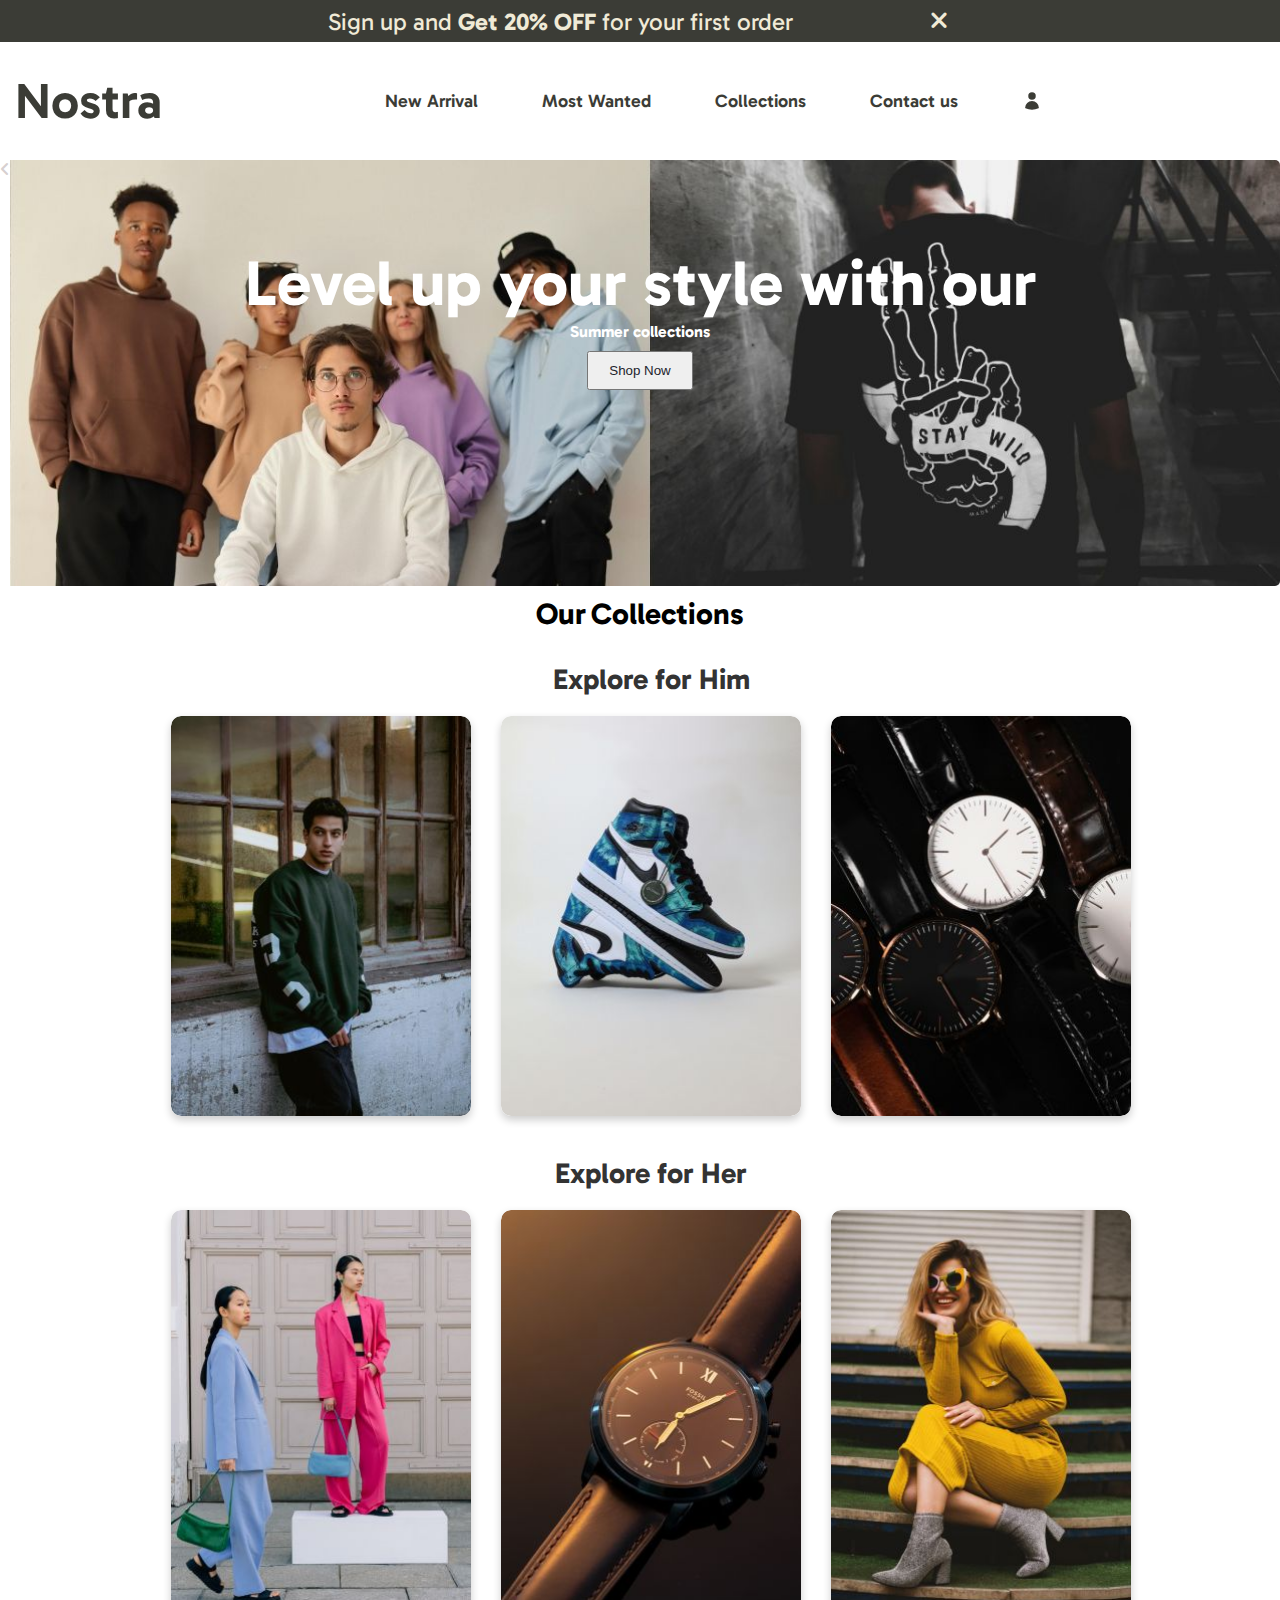
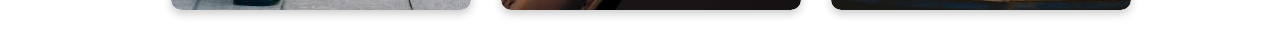
==== index.html @ a2d70c6c "A test run" ====
<!DOCTYPE html>
<html lang="en">

<head>
    <meta charset="UTF-8">
    <meta name="viewport" content="width=device-width, initial-scale=1.0">
    <title>Nostra</title>
    <link rel="tailwind-css" href="https://cdn.jsdelivr.net/npm/tailwindcss@2.2.19/dist/tailwind.min.css">
    <link rel="preconnect" href="https://fonts.googleapis.com">
    <link rel="preconnect" href="https://fonts.gstatic.com" crossorigin>
    <link
        href="https://fonts.googleapis.com/css2?family=Barlow:ital,wght@0,100;0,200;0,300;0,400;0,500;0,600;0,700;0,800;0,900;1,100;1,200;1,300;1,400;1,500;1,600;1,700;1,800;1,900&family=DM+Sans:ital,opsz,wght@0,9..40,100..1000;1,9..40,100..1000&family=Gabarito:wght@400..900&family=Lato:ital,wght@0,100;0,300;0,400;0,700;0,900;1,100;1,300;1,400;1,700;1,900&family=Poppins:ital,wght@0,100;0,200;0,300;0,400;0,500;0,600;0,700;0,800;0,900;1,100;1,200;1,300;1,400;1,500;1,600;1,700;1,800;1,900&display=swap"
        rel="stylesheet">
    <link rel="stylesheet" href="style.css">
    <link rel="stylesheet" href="https://cdnjs.cloudflare.com/ajax/libs/font-awesome/6.4.2/css/all.min.css">
</head>

<body>
    <!--Sign up offer-->
    <div class="sign-up">
        <p>Sign up and <b> Get 20% OFF </b> for your first order
            <i id="offer-close" style="margin-left: 10%; cursor: pointer; padding: 4px;" class="fa-solid fa-xmark"></i>
        </p>
    </div>

    <!--Navigation Bar-->
    <nav class="navbar">

        <h1><a href="index.html">Nostra</a></h1>
        <div class="navbar-links gap-5">
            <p class="navbar-links"><a href="index.html">New Arrival</a></p>
            <p class="navbar-links"><a href="index.html">Most Wanted</a></p>
            <p class="navbar-links"><a href="index.html">Collections</a></p>
            <p class="navbar-links"><a href="index.html">Contact us</p>
            <svg xmlns="http://www.w3.org/2000/svg" viewBox="0 0 24 24" fill="currentColor" class="navbar-links">
                <path fill-rule="evenodd"
                    d="M7.5 6a4.5 4.5 0 1 1 9 0 4.5 4.5 0 0 1-9 0ZM3.751 20.105a8.25 8.25 0 0 1 16.498 0 .75.75 0 0 1-.437.695A18.683 18.683 0 0 1 12 22.5c-2.786 0-5.433-.608-7.812-1.7a.75.75 0 0 1-.437-.695Z"
                    clip-rule="evenodd" />
            </svg>
        </div>

    </nav>


    <div class="login">
        <div class="login-box">
            <div class="login-header">
                <i class="fa-solid fa-xmark" style="color: #3B3C36;"></i>
            </div>
            <form action class="login_form">
                <div class="header">
                    <a href="#">Log in</a>
                </div>


                <div class="login_group">
                    <div class="input-box">
                        <label for="user" class="label">Email:</label>
                        <input type="email" class="input-field" id="" placeholder="Write your email">
                    </div>
                    <div class="input-box">
                        <label for="password" class="password">Password:</label>
                        <input type="password" class="input-field" id="" placeholder="Enter your password">
                    </div>
                   
                    <div class="forgot">
                        <a href="">forget password?</a>
                    </div>
                    <div class="input-box">
                        <input type="submit" class="input-submit" value="Login">
                    </div>

                    <div class="signup">
                        <p>You do not have a account? <a href="">Signup</a></p>
                    </div>

                </div>
            </form>
        </div>
    </div> 

    <section class="container">
        <div class="slider">
            <div class="slider-left button">
                <i id="left-action" class="fa-solid fa-angle-left" style="color: #d7d0d0;"></i>
            </div>
            <div class="slider-content">
                <h1>Level up your style with our</h1>
                <h4>Summer collections</h4>
                <button>Shop Now</button>
            </div>
            <div class="slider-images">
                <img class="slider-image" src="images/slider/silde-image1.jpg" width="100%" alt="">
                <img class="slider-image" src="images/slider/silde-image1.jpg" alt="">
                <img class="slider-image" src="images/slider/silde-image1.jpg" alt="">
            </div>
            <div class="slider-right button">
                <i id="right-action" class="fa-solid fa-angle-right" style="color: #d7d0d0;"></i>
            </div>
        </div>
    </section>
    <div class="head">
        <h2>Our</h2>
        <h2>Collections</h2>
    </div>
    <section class="ourcollections">
        <!-- Men's Collection -->
        <div class="collections">
            <h3>Explore for Him</h3>
            <div class="image-row">
                <div class="box">
                    <img src="./images/animation image/Men/ani-image1.jpg" alt="">
                    <div class="overlay">
                        <h4>Sweat Shirts</h4>
                        <button onclick="explore('him')">Explore more</button>
                    </div>
                </div>
                <div class="box">
                    <img src="./images/animation image/Men/ani-image4.jpg" alt="">
                    <div class="overlay">
                        <h4>Footwear</h4>
                        <button onclick="explore('him')">Explore more</button>
                    </div>
                </div>
                <div class="box">
                    <img src="./images/animation image/Men/ani-image5.jpg" alt="">
                    <div class="overlay">
                        <h4>Watches</h4>
                        <button onclick="explore('him')">Explore more</button>
                    </div>
                </div>
            </div>
        </div>

        <!-- Women's Collection -->
        <div class="collections">
            <h3>Explore for Her</h3>
            <div class="image-row">
                <div class="box">
                    <img src="./images/animation image/Women/ani-image 1.jpg" alt="">
                    <div class="overlay">
                        <h4>Suits & Pants</h4>
                        <button onclick="explore('her')">Explore more</button>
                    </div>
                </div>
                <div class="box">
                    <img src="./images/animation image/Women/ani-image 2.jpg" alt="2">
                    <div class="overlay">
                        <h4>Watches</h4>
                        <button onclick="explore('her')">Explore more</button>
                    </div>
                </div>
                <div class="box">
                    <img src="./images/animation image/Women/ani-image 5.jpg" alt="">
                    <div class="overlay">
                        <h4>Footwear</h4>
                        <button onclick="explore('her')">Explore more</button>
                    </div>
                </div>
            </div>
        </div>
    </section>


    <script src="script.js"></script>

</body>

</html>
---- style.css ----
*{
    margin: 0px;
    padding: 0px; 
}
html{
    scroll-behavior: smooth;
}
body
{
  font-family: "Gabarito", serif;
 
}

.sign-up{
    background-color: #3B3C36;
    color: #F0EAD6;
    text-align: center;
    padding: 5px;
    font-size: 1.5em;
}

.navbar{
    display: flex;
    justify-content: space-between;
    color: #3B3C36;
    align-items: center;
    padding-left: 15px;
    padding-right: 15px;
    position: sticky;
    top: 0;
    z-index: 3;
    background: white;
}

.navbar a{
    text-decoration: none;
    color: #3B3C36;
    font-size: 50px
}
.navbar-links{
    display: flex;
    padding: 10px;
    margin: 10px;
    align-items: center;
}

.navbar-links a{
    padding: 0.5rem 0.75rem;
    font-size: 18px;
    font-weight: 600;
    position: relative;
    color: #3B3C36;
    transition: color 0.25s;
}

.navbar-links a:hover{
    color: #3B3C36;
}

.navbar-links a::after{
    position: absolute;
    content: "";
    inset: 0;
    background-color: #E3DAC9;
    scale: 1 0;
    z-index: -1;
    transition: 0.45s;
    border-radius: 10px;
}

.navbar-links a:hover::after{
    scale: 1 1;
}

.navbar-links svg{
    width: 20px;
    height: 20px;
    cursor: pointer;
   
}

.navbar-links svg:hover{
     border-radius: 30px;
}


.navbar h1{
    cursor: pointer;
    font-weight: 600;
    font-size: 30px;
}
.login {
    position: fixed;
    top: 0;
    left: 0;
    width: 100%;
    height: 100%;
    z-index: 25;
    backdrop-filter: blur(18px);
    opacity: 1;
    transition: opacity .4s;
    display: flex;
    justify-content: center;
    align-items: center;
    min-height: 100vh;
    display: none;
}


.login-box {
    position: relative;
    width: 460px;
    background-color: #c6c3c3;
    border: 2px solid #333;
    box-shadow: 0px 0px 10px 2px rgba(0, 0, 0, 0.2);
    border-radius: 15px;
    padding: 5em 2.5em 4em 2.5em;
    color: #3B3C36 ;
}

.login-header {
    position: absolute;
    top: 0;
    left: 50%;
    transform: translateX(-50%);
    display: flex;
    align-items: center;
    justify-content: center;
    background-color:  #c6c3c3;
    width: 140px;
    height: 70px;
    border-radius: 0 0 20px 20px;
}
.login-header i {
    font-size: 30px;
}

.header{
    text-align: center;
    padding: 5px;
}

.header a{
    cursor: text;
    text-decoration: none;
    font-size: 24px;
    color: #333;
}


.input-box {
    position: relative;
    display: flex;
    flex-direction: column;
    margin: 20px 0;
}
.input-field {
    width: 25em;
    height: 55px;
    font-size: 16px;
    background: transparent;
    color: #333;
    padding-inline: 20px 50px;
    border: 2px solid #3B3C36;
    border-radius: 30px;
    outline: none;
}

.input-box input{
    margin: 10px;
}
.signup {
    display: flex;
    justify-content: space-between;
    font-size: 15px;
    padding: 10px;
}

.signup a{
    text-decoration: none;
}

.forgot {
    display: flex;
    justify-content: space-between;
    font-size: 15px;
}



.label{
    position: absolute;
    top: -25px;
    left: 8px;
    margin: 10px;
}

.password{
    position: absolute;
    top: -25px;
    left: 8px;
    margin: 10px;
}


.input-submit {
    width: 100%;
    height: 50px;
    background: #333;
    font-size: 16px;
    font-weight: 500;
    border: none;
    border-radius: 30px;
    cursor: pointer;
    transition: 0.3s;
    color: antiquewhite;
}
.input-submit:hover {
    background:#F7E7CE;
    color: #333;
}
.forgot{
    display: flex;
    justify-content: center;
    padding: 10px;
}

.forgot a{
    color: #333;
    text-decoration: none;
}

.slider{
    overflow: hidden;
    display: flex;
    width: 100%;
    position: relative;
    
    border-radius: 5px;

}

.slider-images{
    display: flex;
    transition: 2s;
}

.slider-image{
    width: 100vw;
}

.slider-left button{
    position: absolute;
    top: 35%;
    left: 5%;
    z-index: 1;
}

.slider-left button i{
    font-size: 10vw;
    
}
.slider-right button{
    position: absolute;
    top: 35%;
    right: 5%;
}
.slider-right button i{
    font-size: 10vw;
}
.slider-content{
    position: absolute;
    color: white;
    text-align: center;
     width: 100%;
     top: 20%;
}
.slider-content h1{
    font-size: 5vw;
}
.slider-content button{
   padding-left: 20px;
   padding-right: 20px;
   padding-top: 10px;
   padding-bottom: 10px;
   margin-top: 10px;
   color: #1D232C;
}
.head {
    display: flex;
    justify-content: center;
    font-weight: 700;
    font-size: 20px;
    padding: 10px;
    gap: 5px;
    text-decoration: none;
}

.ourcollections {
    display: flex;
    flex-direction: column;
    align-items: center;
    width: 90%;
    max-width: 1200px;
    gap: 40px;
    padding: 20px;
    padding-left: 75px;
    text-align: center;
}

.collections h3 {
    font-size: 1.8em;
    margin-bottom: 20px;
    color: #333;
}

.image-row {
    display: flex;
    gap: 30px;
    justify-content: center;
    flex-wrap: wrap; 
}

.box {
    position: relative;
    overflow: hidden;
    border-radius: 10px;
    width: 300px; 
    height: 400px; 
    cursor: pointer;
    box-shadow: 0 4px 8px rgba(0, 0, 0, 0.2);
    transition: transform 0.3s ease;
}

.box:hover {
    transform: scale(1.05);
}

.box img {
    width: 100%;
    height: 100%;
    object-fit: cover;
    border-radius: 10px;
}

/* Overlay Effect */
.overlay {
    position: absolute;
    top: 0;
    left: 0;
    right: 0;
    bottom: 0;
    background-color: rgba(0, 0, 0, 0.6);
    color: #fff;
    display: flex;
    flex-direction: column;
    justify-content: center;
    align-items: center;
    opacity: 0;
    transition: opacity 0.3s ease;
    border-radius: 10px;
}

.box:hover .overlay {
    opacity: 1;
}

.overlay h4 {
    margin: 0;
    font-size: 1.2em;
}

.overlay button {
    background-color: #333;
    color: #fff;
    border: none;
    padding: 10px 20px;
    margin-top: 10px;
    cursor: pointer;
    border-radius: 5px;
    transition: background-color 0.3s ease;
}

.overlay button:hover {
    background-color: #555;
}





/* Responsive Styles */
@media (max-width: 768px) {
    .box {
        width: 90%; 
        height: auto;
    }
    .ourcollections{
        padding-left: 30px;
    }
}

@media only screen and (max-width: 768px) {
    .login{
        padding: 0.5rem;
    }
    .login_box {
        padding: 2em 0.5em 2em 0.5em;
    }
}
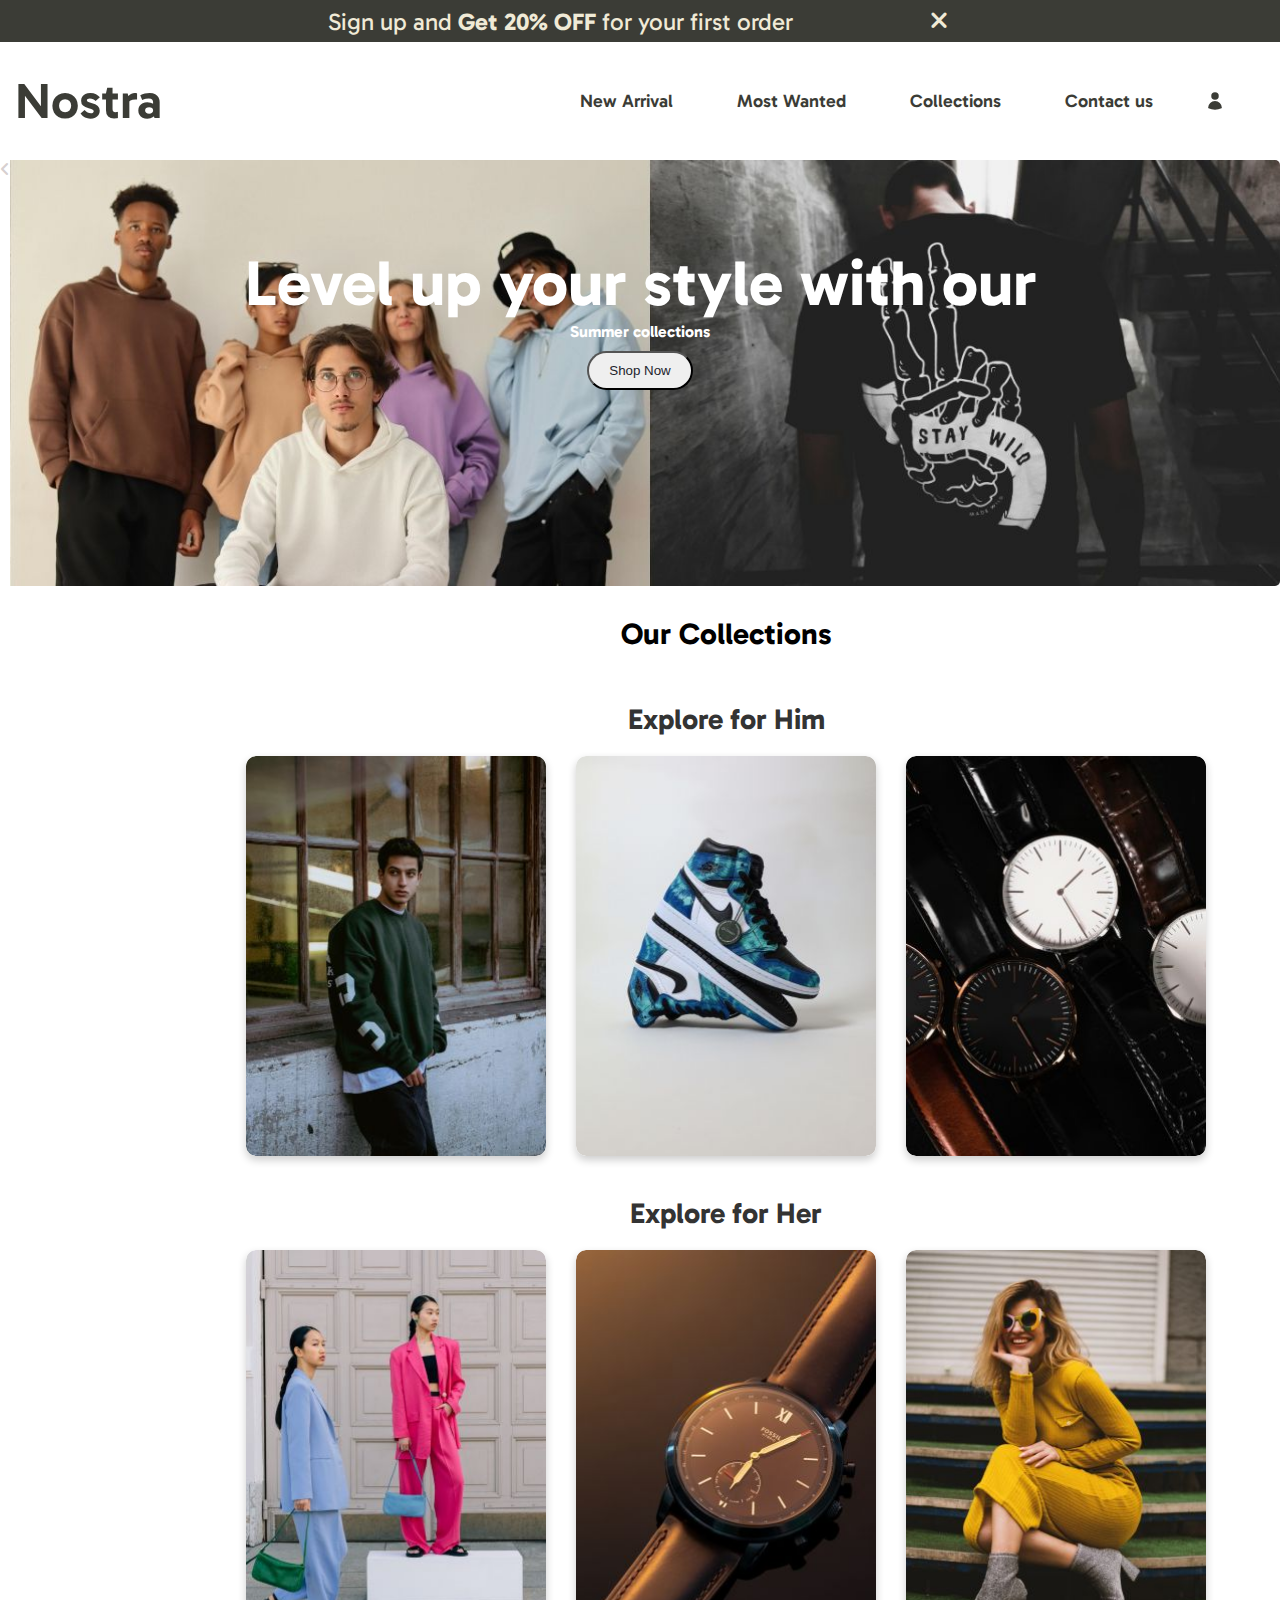
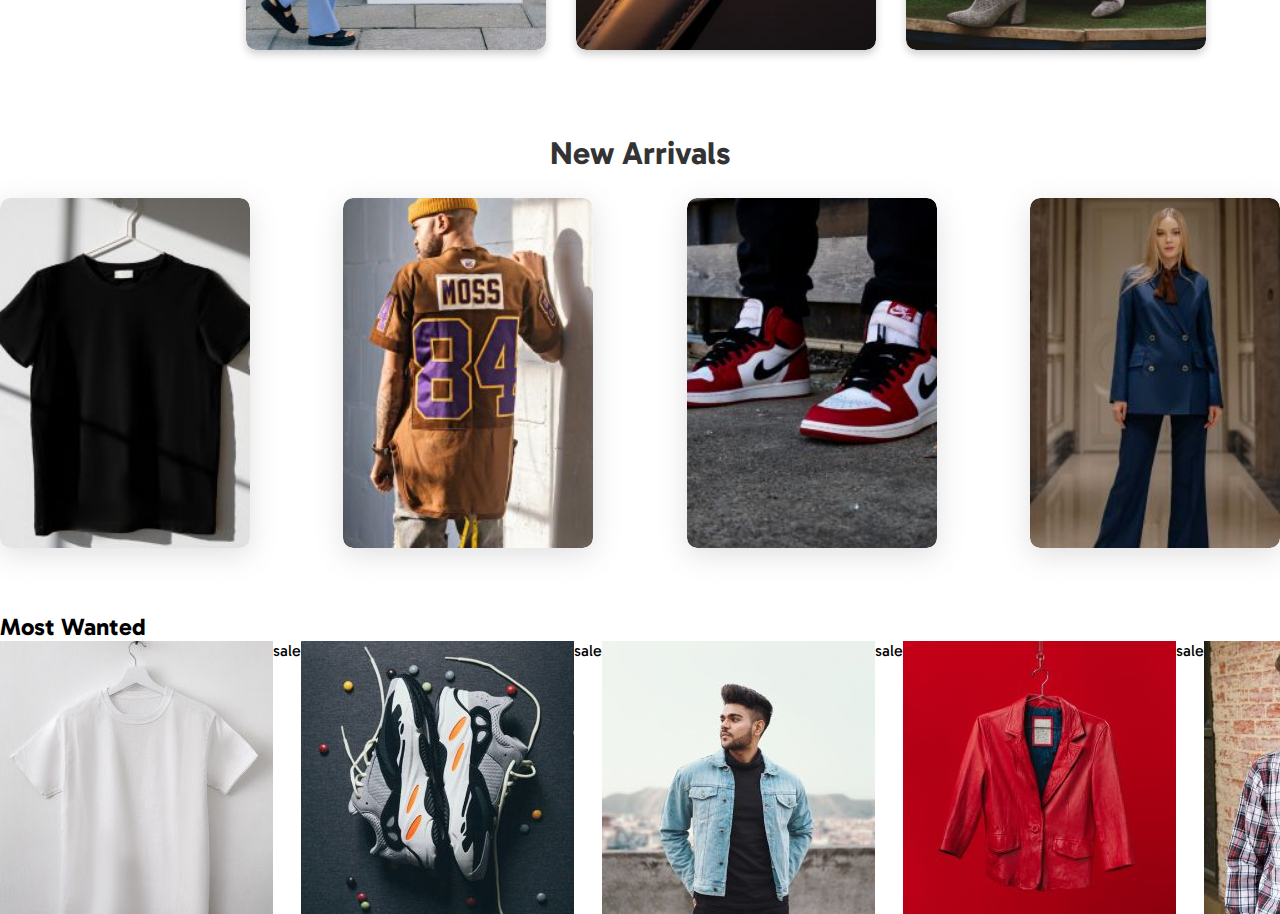
==== commit 91e779a0: "Added new arrival" ====
--- a/index.html
+++ b/index.html
@@ -31,7 +31,7 @@
             <p class="navbar-links"><a href="index.html">New Arrival</a></p>
             <p class="navbar-links"><a href="index.html">Most Wanted</a></p>
             <p class="navbar-links"><a href="index.html">Collections</a></p>
-            <p class="navbar-links"><a href="index.html">Contact us</p>
+            <p class="navbar-links"><a href="index.html">Contact us</a></p>
             <svg xmlns="http://www.w3.org/2000/svg" viewBox="0 0 24 24" fill="currentColor" class="navbar-links">
                 <path fill-rule="evenodd"
                     d="M7.5 6a4.5 4.5 0 1 1 9 0 4.5 4.5 0 0 1-9 0ZM3.751 20.105a8.25 8.25 0 0 1 16.498 0 .75.75 0 0 1-.437.695A18.683 18.683 0 0 1 12 22.5c-2.786 0-5.433-.608-7.812-1.7a.75.75 0 0 1-.437-.695Z"
@@ -45,7 +45,7 @@
     <div class="login">
         <div class="login-box">
             <div class="login-header">
-                <i class="fa-solid fa-xmark" style="color: #3B3C36;"></i>
+                <i class="fa-solid fa-xmark" style="color: #fff;"></i>
             </div>
             <form action class="login_form">
                 <div class="header">
@@ -91,7 +91,7 @@
             </div>
             <div class="slider-images">
                 <img class="slider-image" src="images/slider/silde-image1.jpg" width="100%" alt="">
-                <img class="slider-image" src="images/slider/silde-image1.jpg" alt="">
+                <img class="slider-image" src="images/slider/silde-image2.jpg" alt="">
                 <img class="slider-image" src="images/slider/silde-image1.jpg" alt="">
             </div>
             <div class="slider-right button">
@@ -99,11 +99,12 @@
             </div>
         </div>
     </section>
-    <div class="head">
-        <h2>Our</h2>
-        <h2>Collections</h2>
-    </div>
+
+    
     <section class="ourcollections">
+        <div class="head">
+            <h2>Our Collections</h2>
+        </div>
         <!-- Men's Collection -->
         <div class="collections">
             <h3>Explore for Him</h3>
@@ -161,6 +162,89 @@
         </div>
     </section>
 
+    <!--New arrival-->
+    <div class="Header-new-arrival">
+        <h2 id="new-arrival" style="margin-top: 5vw;">New Arrivals</h2>
+    </div>
+    <section class="new-arrival">
+
+        <div class="new-arrival-container">
+            <img src="./images/new arrivals/NA1.jpg" alt="">
+            <div class="overlayer">
+                <button>Shop Now</button>
+            </div>
+        </div>
+
+        <div class="new-arrival-container">
+            <img src="./images/new arrivals/NA2.jpg" alt="">
+            <div class="overlayer">
+                <button>Shop Now</button>
+            </div>
+        </div>
+
+        <div class="new-arrival-container">
+            <img src="./images/new arrivals/NA3.jpg" alt="">
+            <div class="overlayer">
+                <button>Shop Now</button>
+            </div>
+        </div>
+
+        <div class="new-arrival-container">
+            <img src="./images/new arrivals/NA4.jpg" alt="">
+            <div class="overlayer">
+                <button>Shop Now</button>
+            </div>
+        </div>
+
+    </section>
+
+    <!--Most wanted-->
+    <div class="Header-most wanted">
+        <h2 id="most-wanted" style="margin-top: 5vw;">Most Wanted</h2>
+    </div>
+
+    <section class="most-wanted">
+        <div class="most-wanted container">
+            <img src="./images/most wanted/ms1.jpg" alt="">
+            <p class="sale-overview">sale</p>
+        </div>
+
+        <div class="most-wanted container">
+            <img src="./images/most wanted/ms2.jpg" alt="">
+            <p class="sale-overview">sale</p>
+        </div>
+
+        <div class="most-wanted container">
+            <img src="./images/most wanted/ms3.jpg" alt="">
+            <p class="sale-overview">sale</p>
+        </div>
+
+        <div class="most-wanted container">
+            <img src="./images/most wanted/ms4.jpg" alt="">
+            <p class="sale-overview">sale</p>
+        </div>
+
+        <div class="most-wanted container">
+            <img src="./images/most wanted/ms5.jpg" alt="">
+            <p class="sale-overview">sale</p>
+        </div>
+
+        <div class="most-wanted container">
+            <img src="./images/most wanted/ms6.jpg" alt="">
+            <p class="sale-overview">sale</p>
+        </div>
+
+        <div class="most-wanted container">
+            <img src="./images/most wanted/ms7.jpg" alt="">
+            <p class="sale-overview">sale</p>
+        </div>
+
+        <div class="most-wanted container">
+            <img src="./images/most wanted/ms8.jpg" alt="">
+            <p class="sale-overview">sale</p>
+        </div>
+    </section>
+
 
     <script src="script.js"></script>
 
--- a/style.css
+++ b/style.css
@@ -10,7 +10,7 @@
   font-family: "Gabarito", serif;
  
 }
-
+/*Upper offer page */
 .sign-up{
     background-color: #3B3C36;
     color: #F0EAD6;
@@ -18,6 +18,8 @@
     padding: 5px;
     font-size: 1.5em;
 }
+
+/*navigation bar*/
 
 .navbar{
     display: flex;
@@ -80,7 +82,8 @@
 }
 
 .navbar-links svg:hover{
-     border-radius: 30px;
+    background-color: #E3DAC9;
+    border-radius: 30px;
 }
 
 
@@ -89,6 +92,9 @@
     font-weight: 600;
     font-size: 30px;
 }
+
+/* Login Form popup*/
+
 .login {
     position: fixed;
     top: 0;
@@ -119,17 +125,17 @@
 }
 
 .login-header {
-    position: absolute;
-    top: 0;
+    position: relative; 
+    top: -32px;
     left: 50%;
     transform: translateX(-50%);
     display: flex;
     align-items: center;
     justify-content: center;
-    background-color:  #c6c3c3;
-    width: 140px;
-    height: 70px;
-    border-radius: 0 0 20px 20px;
+    width: 10%;
+    height: 50px;
+    background-color:#1D232C;
+    border-radius: 130px;
 }
 .login-header i {
     font-size: 30px;
@@ -235,7 +241,6 @@
     display: flex;
     width: 100%;
     position: relative;
-    
     border-radius: 5px;
 
 }
@@ -285,15 +290,16 @@
    padding-bottom: 10px;
    margin-top: 10px;
    color: #1D232C;
-}
+   border-radius: 100px;
+}
+
+/*explore collections*/
+
 .head {
-    display: flex;
-    justify-content: center;
+    
     font-weight: 700;
     font-size: 20px;
     padding: 10px;
-    gap: 5px;
-    text-decoration: none;
 }
 
 .ourcollections {
@@ -304,11 +310,12 @@
     max-width: 1200px;
     gap: 40px;
     padding: 20px;
-    padding-left: 75px;
+    padding-left: 150px;
     text-align: center;
 }
 
 .collections h3 {
+    text-align: center;
     font-size: 1.8em;
     margin-bottom: 20px;
     color: #333;
@@ -385,14 +392,88 @@
     background-color: #555;
 }
 
-
+.Header-new-arrival h2 {
+    font-size: 2em;
+    text-align: center;
+    color: #333;
+}
+
+.new-arrival{
+    display: flex;
+    margin-top: 2vw;
+    flex-wrap: wrap;
+    gap: 20px;
+    justify-content: space-between;
+}
+
+.new-arrival-container {
+    position: relative;
+    width: 250px;
+    height: 350px;
+    overflow: hidden;
+    border-radius: 10px;
+    box-shadow: rgba(100, 100, 111, 0.2) 0px 7px 29px 0px;
+    transition: transform 0.3s ease;
+    cursor: pointer;
+}
+
+
+.new-arrival-container:hover {
+    transform: scale(1.05); 
+}
+
+
+.new-arrival-container img {
+    width: 100%;
+    height: 100%;
+    object-fit: cover;
+    border-radius: 10px;
+}
+.overlayer {
+    position: absolute;
+    top: 0;
+    left: 0;
+    right: 0;
+    bottom: 0;
+    background-color: rgba(0, 0, 0, 0.6);
+    display: flex;
+    justify-content: center;
+    align-items: center;
+    opacity: 0;
+    transition: opacity 0.3s ease;
+    border-radius: 10px;
+}
+
+.new-arrival-container:hover .overlayer {
+    opacity: 1; 
+}
+
+.overlayer button {
+    background-color: #fff;
+    color: #333;
+    border: none;
+    padding: 10px 20px;
+    font-size: 1em;
+    border-radius: 5px;
+    cursor: pointer;
+    transition: background-color 0.3s ease;
+}
+
+.overlayer button:hover {
+    background-color: #333;
+    color: #fff;
+}
+
+.most-wanted{
+    display: flex;
+}
 
 
 
 /* Responsive Styles */
 @media (max-width: 768px) {
     .box {
-        width: 90%; 
+        width: 60%; 
         height: auto;
     }
     .ourcollections{
@@ -401,12 +482,82 @@
 }
 
 @media only screen and (max-width: 768px) {
-    .login{
-        padding: 0.5rem;
-    }
-    .login_box {
-        padding: 2em 0.5em 2em 0.5em;
-    }
-}
-   
-
+    .login-box {
+        width: 90%; 
+        max-width: 380px; 
+        padding: 1.5em; 
+        box-shadow: 0px 0px 5px 1px rgba(0, 0, 0, 0.15);
+        border-radius: 10px;
+    }
+    
+    .login-header {
+        width: 50px;
+        height: 50px;
+        top: -10px;
+        right: 10px;
+    }
+
+    .login-header i {
+        font-size: 24px;
+    }
+
+    .header a {
+        font-size: 20px;
+        padding-top: 10px;
+    }
+
+    .input-field {
+        width: 100%; /* Adjust input field width */
+        font-size: 14px;
+        height: 45px;
+        padding: 0 15px;
+        box-sizing: border-box;
+    }
+
+    .input-submit {
+        width: 100%;
+        height: 45px;
+        font-size: 15px;
+        margin-top: 10px;
+    }
+
+    .signup,
+    .forgot {
+        font-size: 14px;
+        text-align: center;
+        flex-direction: column;
+        margin-top: 1em;
+    }
+    
+    .signup p,
+    .forgot a {
+        margin-top: 5px;
+    }
+}
+
+@media (max-width: 768px) {
+    /*.new-arrival {
+        flex-direction: column;
+        align-items: center;
+    }
+
+    .new-arrival-container {
+        width: 50%; 
+        height: auto;
+    } */
+    .new-arrival {
+        flex-wrap: nowrap; 
+        overflow-x: auto; 
+        padding: 10px;
+        gap: 50px;
+    }
+
+    .new-arrival-container {
+        width: 200px; 
+        height: 300px; 
+        flex: 0 0 auto;
+    }
+}
+
+
+
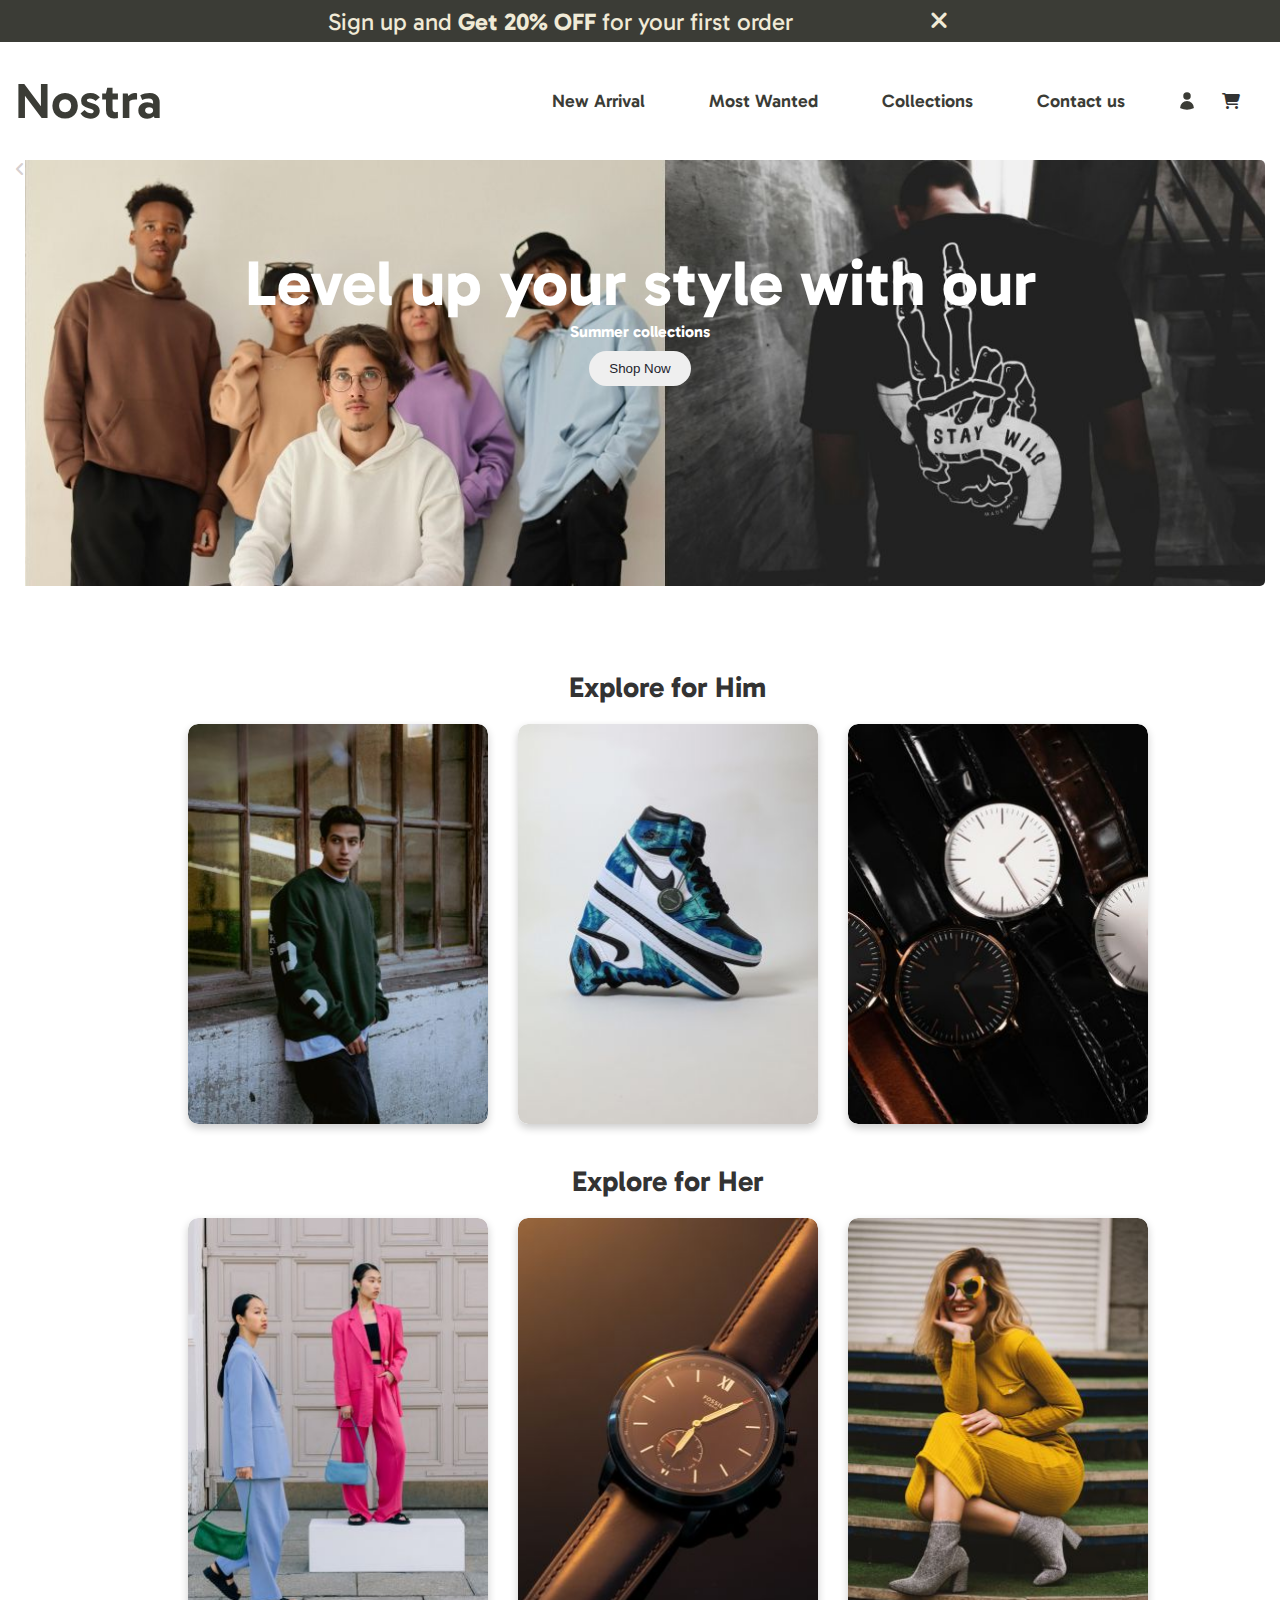
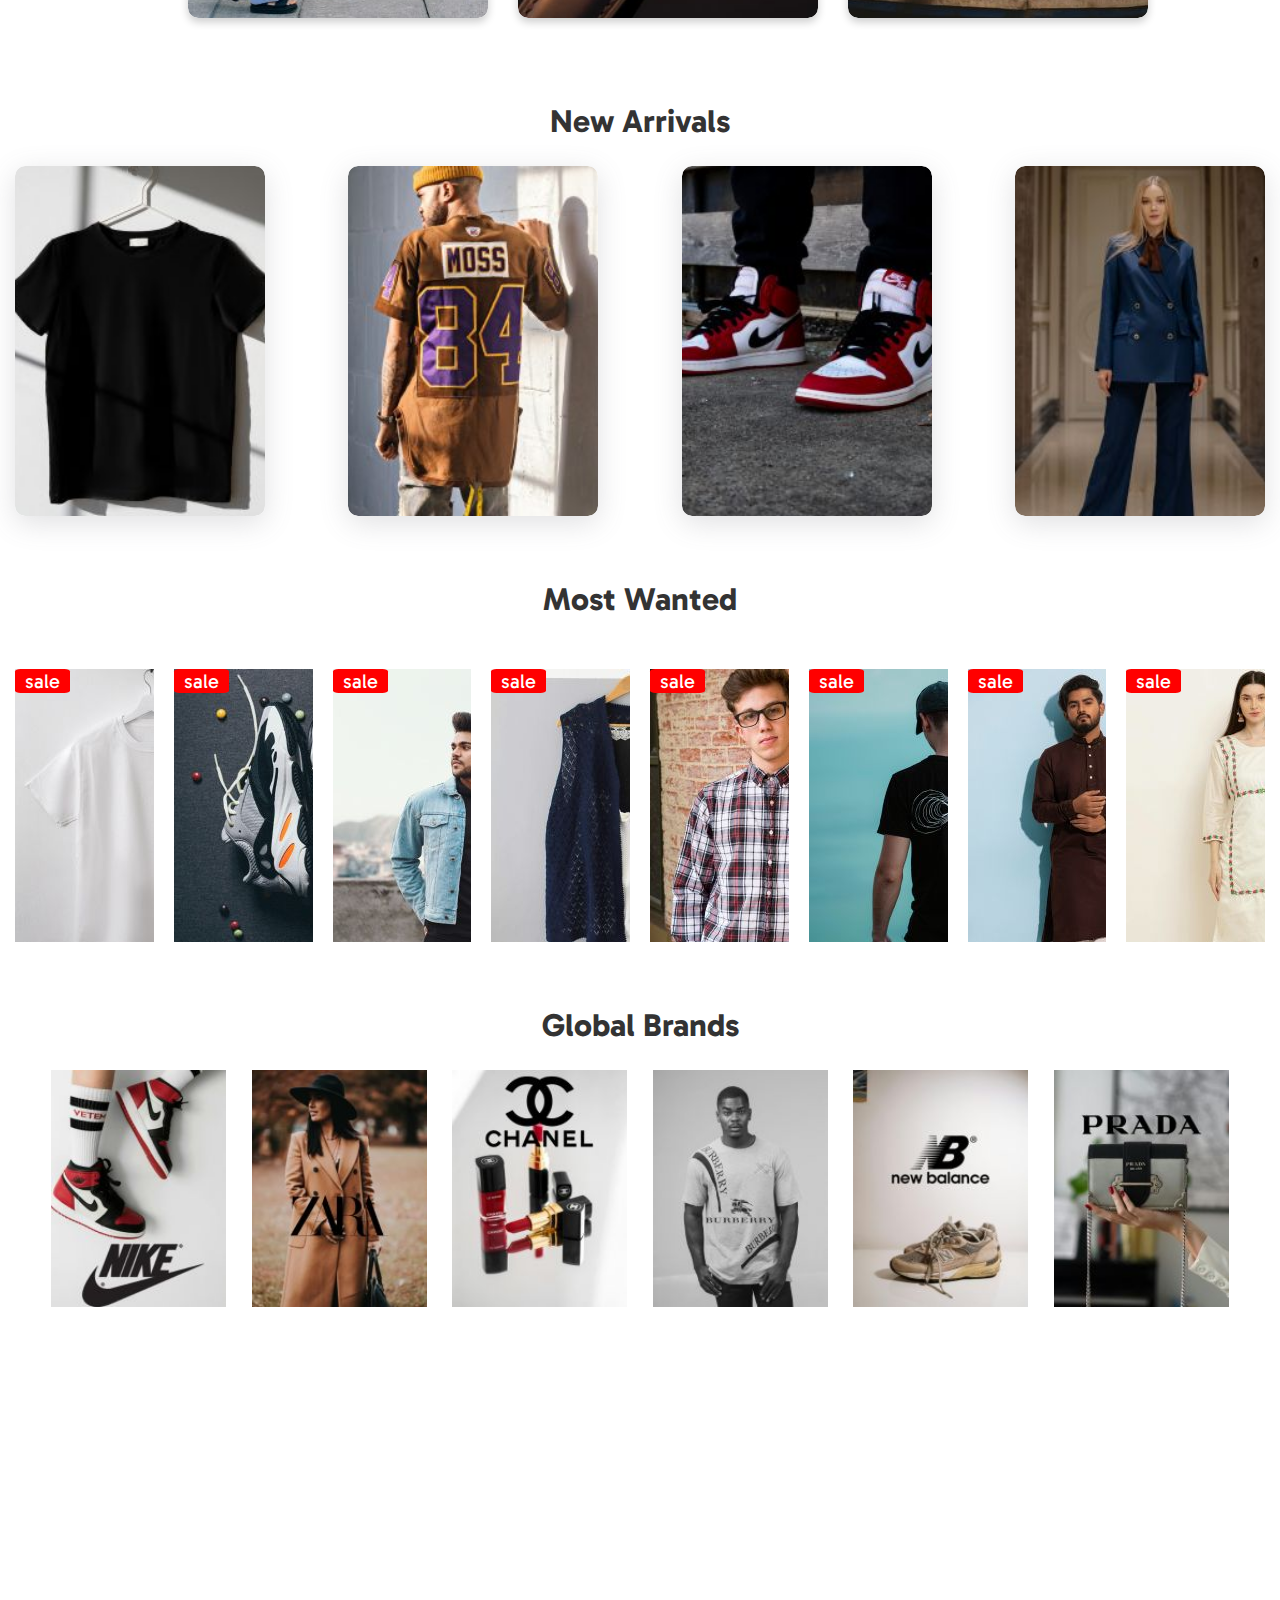
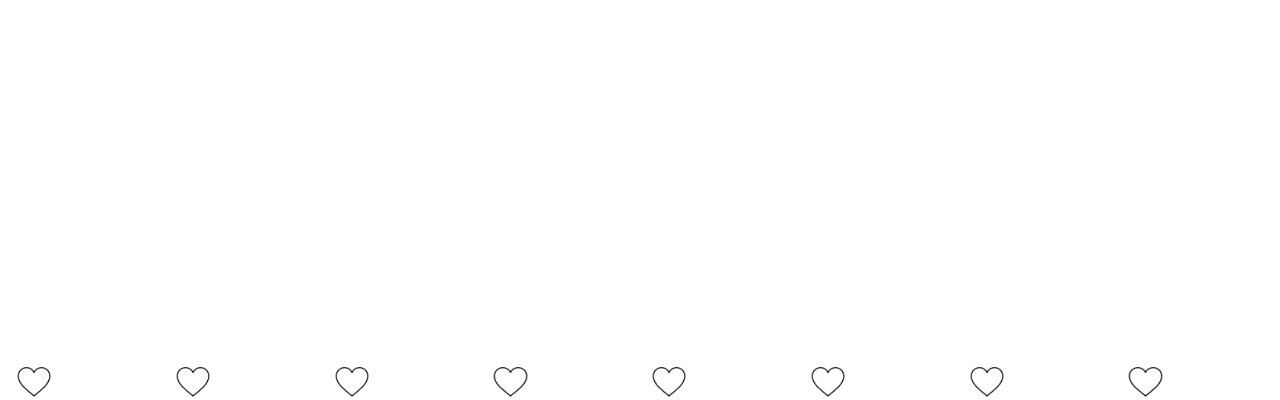
==== commit 69b447c7: "updated brands" ====
--- a/index.html
+++ b/index.html
@@ -37,9 +37,40 @@
                     d="M7.5 6a4.5 4.5 0 1 1 9 0 4.5 4.5 0 0 1-9 0ZM3.751 20.105a8.25 8.25 0 0 1 16.498 0 .75.75 0 0 1-.437.695A18.683 18.683 0 0 1 12 22.5c-2.786 0-5.433-.608-7.812-1.7a.75.75 0 0 1-.437-.695Z"
                     clip-rule="evenodd" />
             </svg>
+            <i class="fa-solid fa-cart-shopping" style="color: #333;"></i>            
+        </div>
+
+        <div class="navbar-menu-toggle">
+            <i class="fa-solid fa-user"></i>
+            <i class="fa-solid fa-cart-shopping" style="color: #333;"></i>     
+            <i id="side-navbar-activate" class="fa-solid fa-bars"></i>
         </div>
 
     </nav>
+
+    <!--side navbar-->
+
+    <div class="side-navbar"> 
+        <p style="text-align: right;">
+            <i id="side-navbar-close" class="fa-solid fa-xmark"></i>
+        </p>
+        <div class="side-navbar-links">
+
+            <p class="side-navbar-link"><a href="./index.html">Home</a></p>
+            <p class="side-navbar-link"><a href="#new-arrival">New Arrival</a></p>
+        <p class="side-navbar-link"><a href="#most-wanted">Most Wanted</a></p>
+        <p class="side-navbar-link"><a href="./collections.html">Collections</a></p>
+        <p class="side-navbar-link"><a href="./contactus.html">Contact Us</a></p>
+        <svg xmlns="http://www.w3.org/2000/svg" viewBox="0 0 24 24" fill="currentColor">
+            <path fill-rule="evenodd"
+                d="M7.5 6a4.5 4.5 0 1 1 9 0 4.5 4.5 0 0 1-9 0ZM3.751 20.105a8.25 8.25 0 0 1 16.498 0 .75.75 0 0 1-.437.695A18.683 18.683 0 0 1 12 22.5c-2.786 0-5.433-.608-7.812-1.7a.75.75 0 0 1-.437-.695Z"
+                clip-rule="evenodd" />
+        </svg>
+        
+    </div>
+        
+    </div>
+
 
 
     <div class="login">
@@ -79,171 +110,203 @@
         </div>
     </div> 
 
-    <section class="container">
-        <div class="slider">
-            <div class="slider-left button">
-                <i id="left-action" class="fa-solid fa-angle-left" style="color: #d7d0d0;"></i>
-            </div>
-            <div class="slider-content">
-                <h1>Level up your style with our</h1>
-                <h4>Summer collections</h4>
-                <button>Shop Now</button>
-            </div>
-            <div class="slider-images">
-                <img class="slider-image" src="images/slider/silde-image1.jpg" width="100%" alt="">
-                <img class="slider-image" src="images/slider/silde-image2.jpg" alt="">
-                <img class="slider-image" src="images/slider/silde-image1.jpg" alt="">
-            </div>
-            <div class="slider-right button">
-                <i id="right-action" class="fa-solid fa-angle-right" style="color: #d7d0d0;"></i>
-            </div>
-        </div>
-    </section>
-
-    
-    <section class="ourcollections">
-        <div class="head">
-            <h2>Our Collections</h2>
-        </div>
-        <!-- Men's Collection -->
-        <div class="collections">
-            <h3>Explore for Him</h3>
-            <div class="image-row">
-                <div class="box">
-                    <img src="./images/animation image/Men/ani-image1.jpg" alt="">
-                    <div class="overlay">
-                        <h4>Sweat Shirts</h4>
-                        <button onclick="explore('him')">Explore more</button>
-                    </div>
-                </div>
-                <div class="box">
-                    <img src="./images/animation image/Men/ani-image4.jpg" alt="">
-                    <div class="overlay">
-                        <h4>Footwear</h4>
-                        <button onclick="explore('him')">Explore more</button>
-                    </div>
-                </div>
-                <div class="box">
-                    <img src="./images/animation image/Men/ani-image5.jpg" alt="">
-                    <div class="overlay">
-                        <h4>Watches</h4>
-                        <button onclick="explore('him')">Explore more</button>
-                    </div>
-                </div>
-            </div>
-        </div>
-
-        <!-- Women's Collection -->
-        <div class="collections">
-            <h3>Explore for Her</h3>
-            <div class="image-row">
-                <div class="box">
-                    <img src="./images/animation image/Women/ani-image 1.jpg" alt="">
-                    <div class="overlay">
-                        <h4>Suits & Pants</h4>
-                        <button onclick="explore('her')">Explore more</button>
-                    </div>
-                </div>
-                <div class="box">
-                    <img src="./images/animation image/Women/ani-image 2.jpg" alt="2">
-                    <div class="overlay">
-                        <h4>Watches</h4>
-                        <button onclick="explore('her')">Explore more</button>
-                    </div>
-                </div>
-                <div class="box">
-                    <img src="./images/animation image/Women/ani-image 5.jpg" alt="">
-                    <div class="overlay">
-                        <h4>Footwear</h4>
-                        <button onclick="explore('her')">Explore more</button>
-                    </div>
-                </div>
-            </div>
-        </div>
-    </section>
-
-    <!--New arrival-->
-    <div class="Header-new-arrival">
-        <h2 id="new-arrival" style="margin-top: 5vw;">New Arrivals</h2>
+    <div class="container-all">
+        <section class="container">
+            <div class="slider">
+                <div class="slider-left button">
+                    <i id="left-action" class="fa-solid fa-angle-left" style="color: #d7d0d0;"></i>
+                </div>
+                <div class="slider-content">
+                    <h1>Level up your style with our</h1>
+                    <h4>Summer collections</h4>
+                    <button>Shop Now</button>
+                </div>
+                <div class="slider-images">
+                    <img class="slider-image" src="images/slider/silde-image1.jpg" width="100%" alt="">
+                    <img class="slider-image" src="images/slider/silde-image2.jpg" alt="">
+                    <img class="slider-image" src="images/slider/silde-image1.jpg" alt="">
+                </div>
+                <div class="slider-right button">
+                    <i id="right-action" class="fa-solid fa-angle-right" style="color: #d7d0d0;"></i>
+                </div>
+            </div>
+        </section>
+    
+        
+        <section class="ourcollections">
+            <!-- Men's Collection -->
+            <div class="collections">
+                <h3>Explore for Him</h3>
+                <div class="image-row">
+                    <div class="box">
+                        <img src="./images/animation image/Men/ani-image1.jpg" alt="">
+                        <div class="overlay">
+                            <h4>Sweat Shirts</h4>
+                            <button onclick="explore('him')">Explore more</button>
+                        </div>
+                    </div>
+                    <div class="box">
+                        <img src="./images/animation image/Men/ani-image4.jpg" alt="">
+                        <div class="overlay">
+                            <h4>Sneakers</h4>
+                            <button onclick="explore('him')">Explore more</button>
+                        </div>
+                    </div>
+                    <div class="box">
+                        <img src="./images/animation image/Men/ani-image5.jpg" alt="">
+                        <div class="overlay">
+                            <h4>Men Watches</h4>
+                            <button onclick="explore('him')">Explore more</button>
+                        </div>
+                    </div>
+                </div>
+            </div>
+    
+            <!-- Women's Collection -->
+            <div class="collections">
+                <h3>Explore for Her</h3>
+                <div class="image-row">
+                    <div class="box">
+                        <img src="./images/animation image/Women/ani-image 1.jpg" alt="">
+                        <div class="overlay">
+                            <h4>Suits & Pants</h4>
+                            <button onclick="explore('her')">Explore more</button>
+                        </div>
+                    </div>
+                    <div class="box">
+                        <img src="./images/animation image/Women/ani-image 2.jpg" alt="2">
+                        <div class="overlay">
+                            <h4>Women Watches</h4>
+                            <button onclick="explore('her')">Explore more</button>
+                        </div>
+                    </div>
+                    <div class="box">
+                        <img src="./images/animation image/Women/ani-image 5.jpg" alt="">
+                        <div class="overlay">
+                            <h4>Footwear</h4>
+                            <button onclick="explore('her')">Explore more</button>
+                        </div>
+                    </div>
+                </div>
+            </div>
+        </section>
+    
+        <!--New arrival-->
+        <div class="Header-new-arrival">
+            <h2 id="new-arrival">New Arrivals</h2>
+        </div>
+        <section class="new-arrival">
+    
+            <div class="new-arrival-container">
+                <img src="./images/new arrivals/NA1.jpg" alt="">
+                <div class="overlayer">
+                    <button>Shop Now</button>
+                </div>
+            </div>
+    
+            <div class="new-arrival-container">
+                <img src="./images/new arrivals/NA2.jpg" alt="">
+                <div class="overlayer">
+                    <button>Shop Now</button>
+                </div>
+            </div>
+    
+            <div class="new-arrival-container">
+                <img src="./images/new arrivals/NA3.jpg" alt="">
+                <div class="overlayer">
+                    <button>Shop Now</button>
+                </div>
+            </div>
+    
+            <div class="new-arrival-container">
+                <img src="./images/new arrivals/NA4.jpg" alt="">
+                <div class="overlayer">
+                    <button>Shop Now</button>
+                </div>
+            </div>
+    
+        </section>
+    
+        <!--Most wanted-->
+        <div class="Header-most-wanted">
+            <h2 id="most-wanted">Most Wanted</h2>
+        </div>
+    
+        <div class="most-wanted">
+            <div class="most-wanted container">
+                <img src="./images/most wanted/ms1.jpg" alt="">
+                <p class="sale-overview">sale</p>
+                <img class="like" src="./images/Black-Heart.png" alt="">
+            </div>
+    
+            <div class="most-wanted container">
+                <img src="./images/most wanted/ms2.jpg" alt="">
+                <p class="sale-overview">sale</p>
+                <img class="like" src="./images/Black-Heart.png" alt="">
+            </div>
+    
+            <div class="most-wanted container">
+                <img src="./images/most wanted/ms3.jpg" alt="">
+                <p class="sale-overview">sale</p>
+                <img class="like" src="./images/Black-Heart.png" alt="">
+            </div>
+    
+            <div class="most-wanted container">
+                <img src="./images/most wanted/ms4.jpg" alt="">
+                <p class="sale-overview">sale</p>
+                <img class="like" src="./images/Black-Heart.png" alt="">
+            </div>
+    
+            <div class="most-wanted container">
+                <img src="./images/most wanted/ms5.jpg" alt="">
+                <p class="sale-overview">sale</p>
+                <img class="like" src="./images/Black-Heart.png" alt="">
+            </div>
+    
+            <div class="most-wanted container">
+                <img src="./images/most wanted/ms6.jpg" alt="">
+                <p class="sale-overview">sale</p>
+                <img class="like" src="./images/Black-Heart.png" alt="">
+            </div>
+    
+            <div class="most-wanted container">
+                <img src="./images/most wanted/ms7.jpg" alt="">
+                <p class="sale-overview">sale</p>
+                <img class="like" src="./images/Black-Heart.png" alt="">
+            </div>
+    
+            <div class="most-wanted container">
+                <img src="./images/most wanted/ms8.jpg" alt="">
+                <p class="sale-overview">sale</p>
+                <img class="like" src="./images/Black-Heart.png" alt="">
+            </div>
+        </div>
+
+        <h2 style="color: #333; text-align: center; font-size: 2em; margin-top: 5vw;">Global Brands</h2>
+
+        <section class="brands">
+            <div class="brands-container">
+                <img class="brands-item" src="./images/brands/nike-br.jpg" alt="">
+            </div>
+            <div class="brands-container">
+                <img class="brands-item" src="./images/brands/zara-br.jpg" alt="">
+            </div>
+            <div class="brands-container">
+                <img class="brands-item" src="./images/brands/chanel-br.jpg" alt="">
+            </div>
+            <div class="brands-container">
+                <img class="brands-item" src="./images/brands/burberry-br.jpg" alt="">
+            </div>
+            <div class="brands-container">
+                <img class="brands-item" src="./images/brands/nb-br.jpg" alt="">
+            </div>
+            <div class="brands-container">
+                <img class="brands-item" src="./images/brands/prada-br.jpg" alt="">
+            </div>
+
+        </section>
     </div>
-    <section class="new-arrival">
-
-        <div class="new-arrival-container">
-            <img src="./images/new arrivals/NA1.jpg" alt="">
-            <div class="overlayer">
-                <button>Shop Now</button>
-            </div>
-        </div>
-
-        <div class="new-arrival-container">
-            <img src="./images/new arrivals/NA2.jpg" alt="">
-            <div class="overlayer">
-                <button>Shop Now</button>
-            </div>
-        </div>
-
-        <div class="new-arrival-container">
-            <img src="./images/new arrivals/NA3.jpg" alt="">
-            <div class="overlayer">
-                <button>Shop Now</button>
-            </div>
-        </div>
-
-        <div class="new-arrival-container">
-            <img src="./images/new arrivals/NA4.jpg" alt="">
-            <div class="overlayer">
-                <button>Shop Now</button>
-            </div>
-        </div>
-
-    </section>
-
-    <!--Most wanted-->
-    <div class="Header-most wanted">
-        <h2 id="most-wanted" style="margin-top: 5vw;">Most Wanted</h2>
-    </div>
-
-    <section class="most-wanted">
-        <div class="most-wanted container">
-            <img src="./images/most wanted/ms1.jpg" alt="">
-            <p class="sale-overview">sale</p>
-        </div>
-
-        <div class="most-wanted container">
-            <img src="./images/most wanted/ms2.jpg" alt="">
-            <p class="sale-overview">sale</p>
-        </div>
-
-        <div class="most-wanted container">
-            <img src="./images/most wanted/ms3.jpg" alt="">
-            <p class="sale-overview">sale</p>
-        </div>
-
-        <div class="most-wanted container">
-            <img src="./images/most wanted/ms4.jpg" alt="">
-            <p class="sale-overview">sale</p>
-        </div>
-
-        <div class="most-wanted container">
-            <img src="./images/most wanted/ms5.jpg" alt="">
-            <p class="sale-overview">sale</p>
-        </div>
-
-        <div class="most-wanted container">
-            <img src="./images/most wanted/ms6.jpg" alt="">
-            <p class="sale-overview">sale</p>
-        </div>
-
-        <div class="most-wanted container">
-            <img src="./images/most wanted/ms7.jpg" alt="">
-            <p class="sale-overview">sale</p>
-        </div>
-
-        <div class="most-wanted container">
-            <img src="./images/most wanted/ms8.jpg" alt="">
-            <p class="sale-overview">sale</p>
-        </div>
-    </section>
+    
 
 
     <script src="script.js"></script>
--- a/style.css
+++ b/style.css
@@ -9,6 +9,10 @@
 {
   font-family: "Gabarito", serif;
  
+}
+
+body::-webkit-scrollbar {
+    width: 0; 
 }
 /*Upper offer page */
 .sign-up{
@@ -86,12 +90,53 @@
     border-radius: 30px;
 }
 
+.navbar-links i{
+    cursor: pointer;
+    padding: 5px;
+}
+
+.navbar-links i:hover{
+    background-color: #E3DAC9;
+    border-radius: 20px;
+}
+
 
 .navbar h1{
     cursor: pointer;
     font-weight: 600;
     font-size: 30px;
 }
+
+/*small screen navbar*/
+
+.navbar-menu-toggle {
+    display: none;
+}
+
+@media screen and (max-width:900px) {
+
+    .navbar-menu-toggle {
+        display: block;
+    }
+    .navbar-menu-toggle i {
+        cursor: pointer;
+        padding: 5px; 
+        margin-right: 10px; 
+    }
+    
+    .navbar-menu-toggle i:last-child {
+        margin-right: 0; 
+    }
+    
+    .navbar-menu-toggle i:hover{
+        background-color: #E3DAC9;
+        border-radius: 20px;
+    }
+    .navbar-links {
+        display: none;
+    }
+}
+
 
 /* Login Form popup*/
 
@@ -236,6 +281,59 @@
     text-decoration: none;
 }
 
+.container-all{
+    padding-left: 15px;
+    padding-right: 15px;
+}
+
+
+
+
+
+
+.side-navbar{
+    position: fixed;
+    top: 0;
+    left: 0;
+    width: 50%;
+    height: 100%;
+    background-color: #3B3C36;
+    color: #E2E1E1;
+    margin-left: -60%;
+    transition-duration: 1s;
+    z-index: 10;
+    padding: 20px;
+  
+}
+
+.side-navbar-link{
+    margin-bottom: 30px;
+}
+
+.side-navbar-links a{
+    text-decoration: none;
+    color: #E2E1E1;
+}
+
+.side-navbar-links a:hover{
+    text-decoration: underline;
+    color: #E2E1E1;
+}
+
+.side-navbar-search {
+    border: solid #E2E1E1 1px;
+    border-radius: 10px;
+    padding: 10px;
+    display: inline-block;
+}
+
+.side-navbar-search input {
+    border: none;
+    background: transparent;
+}
+
+/*slider prompt*/
+
 .slider{
     overflow: hidden;
     display: flex;
@@ -291,18 +389,22 @@
    margin-top: 10px;
    color: #1D232C;
    border-radius: 100px;
-}
+   border: none ;
+}
+
+.slider-content button:hover{
+    cursor: pointer;
+    background-color: #333;
+    color: #E2E1E1;
+}
+
+
 
 /*explore collections*/
 
-.head {
-    
-    font-weight: 700;
-    font-size: 20px;
-    padding: 10px;
-}
 
 .ourcollections {
+    margin-top: 5vw;
     display: flex;
     flex-direction: column;
     align-items: center;
@@ -310,7 +412,7 @@
     max-width: 1200px;
     gap: 40px;
     padding: 20px;
-    padding-left: 150px;
+    padding-left: 90px;
     text-align: center;
 }
 
@@ -392,7 +494,10 @@
     background-color: #555;
 }
 
+/*new arrival*/
+
 .Header-new-arrival h2 {
+    margin-top: 5vw;
     font-size: 2em;
     text-align: center;
     color: #333;
@@ -464,10 +569,75 @@
     color: #fff;
 }
 
+/*Most wanted */
+
+.Header-most-wanted h2{
+    margin-top: 5vw;
+    font-size: 2em;
+    text-align: center;
+    color: #333;
+}
 .most-wanted{
     display: flex;
-}
-
+    justify-content: space-between;
+    margin-top: 2vw;
+    overflow-x: scroll;    
+    gap: 20px;
+}
+
+.most-wanted::-webkit-scrollbar {
+    appearance: none;
+    
+  }
+
+.most-wanted-container{
+    position: relative; 
+    
+ }
+ 
+ .most-wanted-container img{
+    border-radius: 5px;
+}
+
+.sale-overview{
+    position: absolute;
+    font-size: 1.25em;
+    background-color: red;
+    color: white;
+    padding-left: 10px;
+    padding-right: 10px;
+    border-radius: 10%;
+ }
+
+ .like{
+    position: absolute;
+    width: 3%;
+    bottom: -300%;
+}
+
+/*Global Brands*/
+.brands{
+    display: flex;
+    flex-wrap: wrap;
+    margin-top: 2vw;
+    justify-content: center;
+    gap: 2vw; 
+}
+
+.brands-container{
+    width: 14%;
+    display: flex;
+    align-items: center;
+
+}
+
+.brands-item{
+    display: flex;
+    align-items: center;
+    flex-direction: column;
+    width: 100%; 
+    height: auto;
+}
 
 
 /* Responsive Styles */
@@ -507,7 +677,7 @@
     }
 
     .input-field {
-        width: 100%; /* Adjust input field width */
+        width: 100%; 
         font-size: 14px;
         height: 45px;
         padding: 0 15px;
@@ -536,20 +706,14 @@
 }
 
 @media (max-width: 768px) {
-    /*.new-arrival {
-        flex-direction: column;
-        align-items: center;
-    }
-
-    .new-arrival-container {
-        width: 50%; 
-        height: auto;
-    } */
+  
     .new-arrival {
         flex-wrap: nowrap; 
-        overflow-x: auto; 
+        overflow-x:auto; 
         padding: 10px;
         gap: 50px;
+        -ms-overflow-style: none; 
+        scrollbar-width: none;
     }
 
     .new-arrival-container {
@@ -559,5 +723,21 @@
     }
 }
 
-
-
+@media (max-width: 1024px) {
+    .brands-container {
+        width: 22%; 
+    }
+}
+
+@media (max-width: 768px) {
+    .brands-container {
+        width: 30%; 
+    }
+}
+
+@media (max-width: 480px) {
+    .brands-container {
+        width: 45%; 
+    }
+}
+
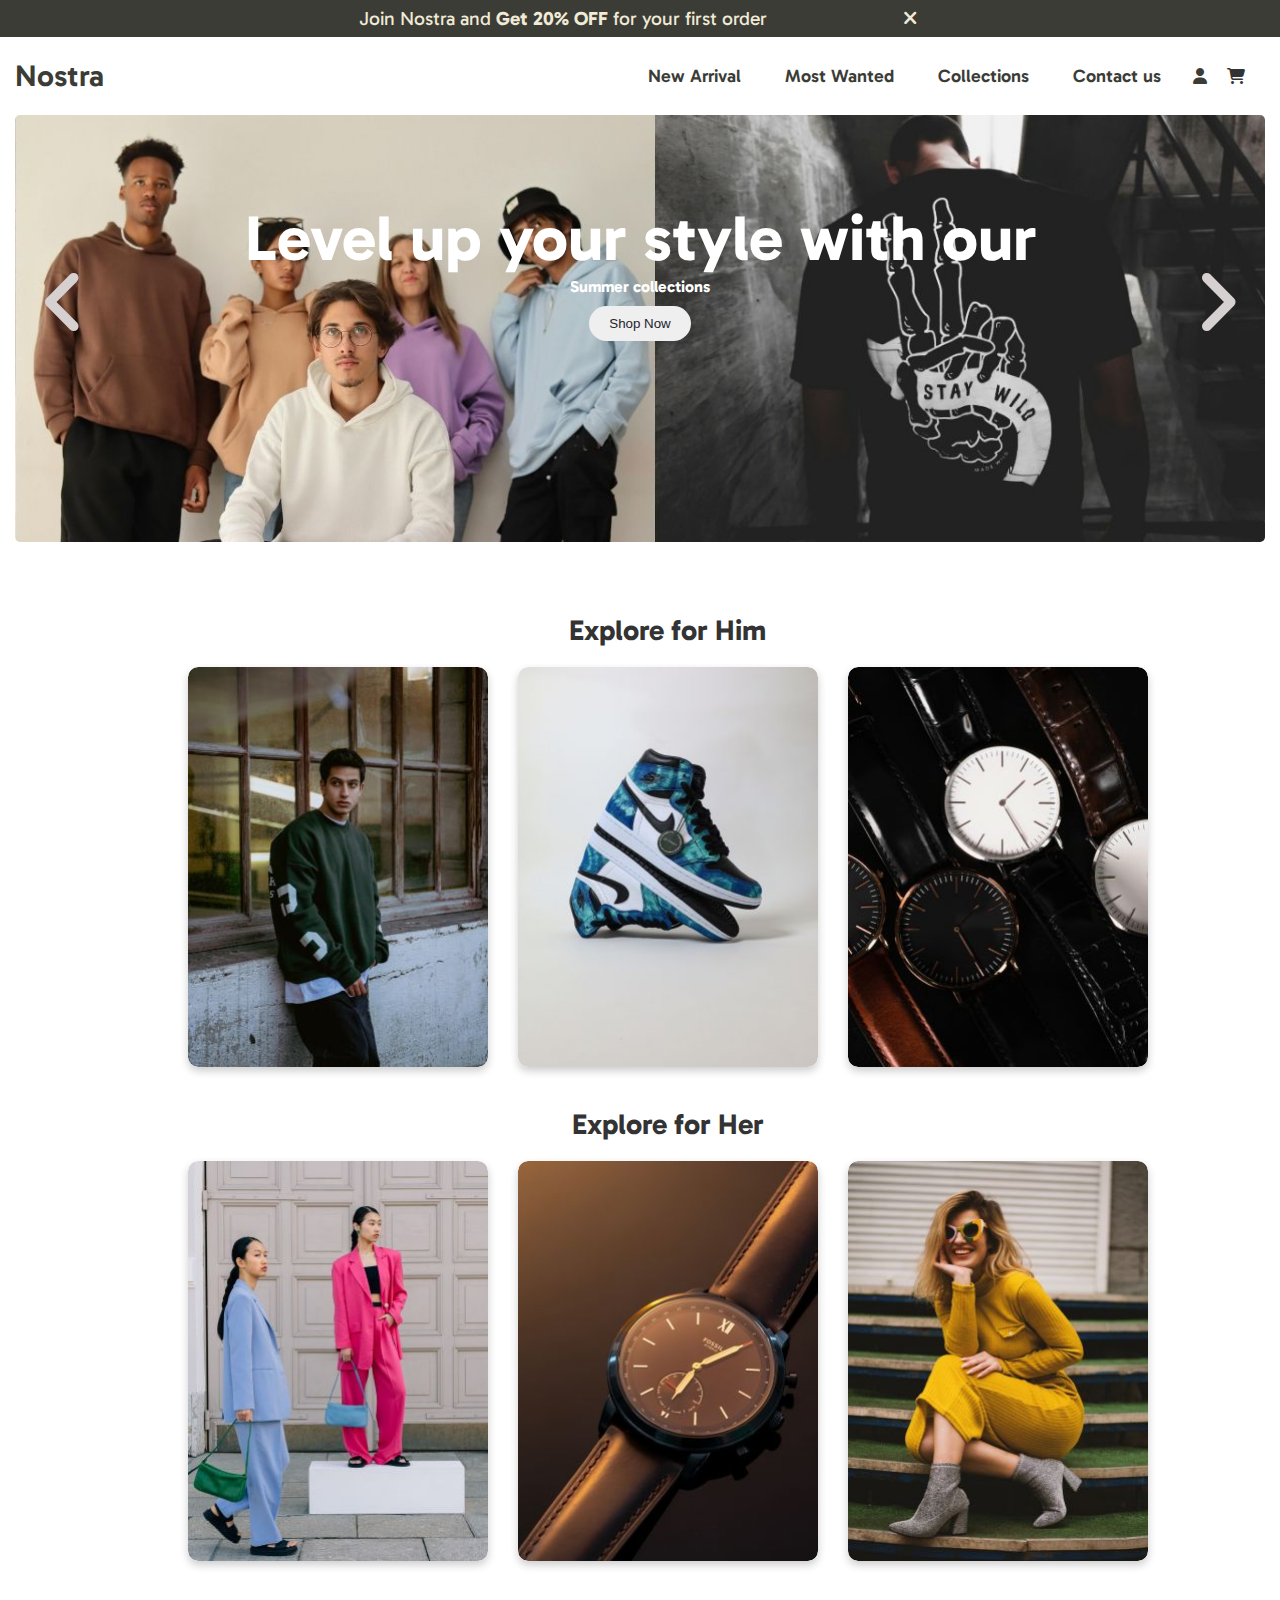
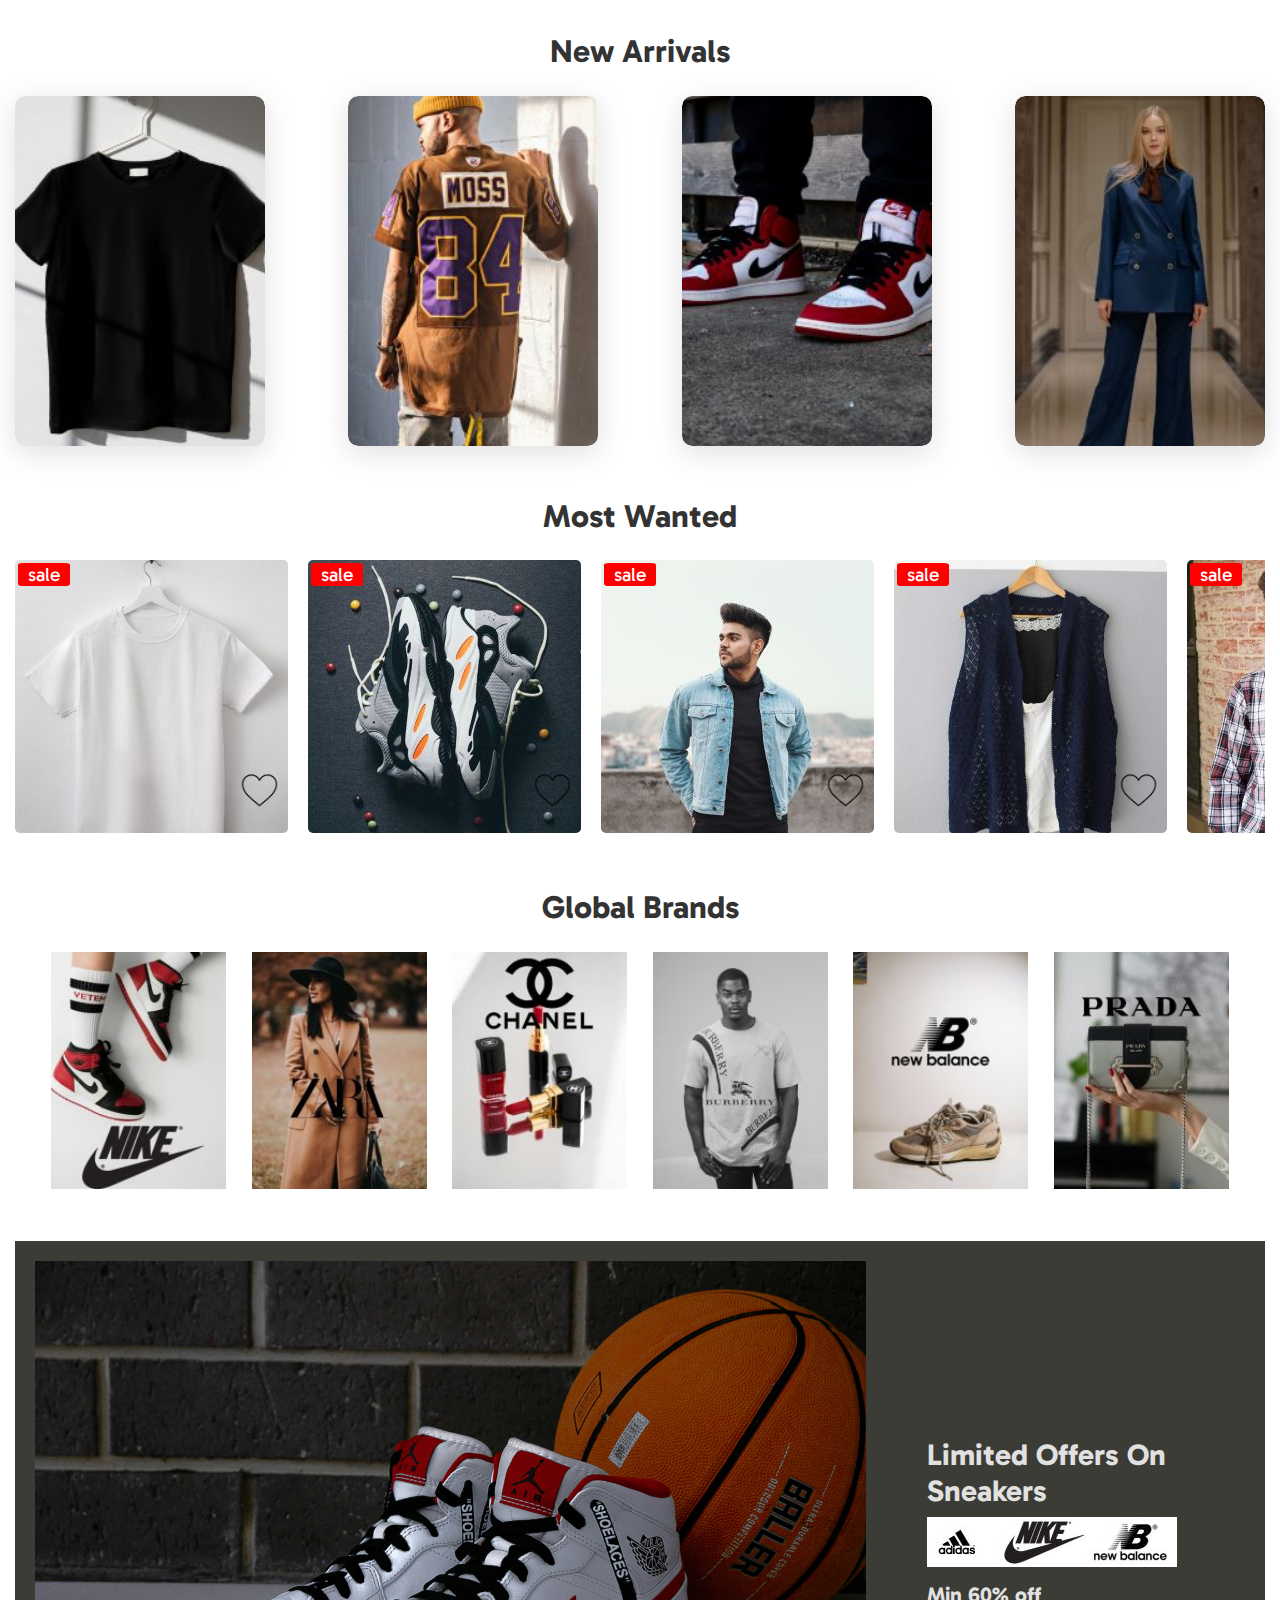
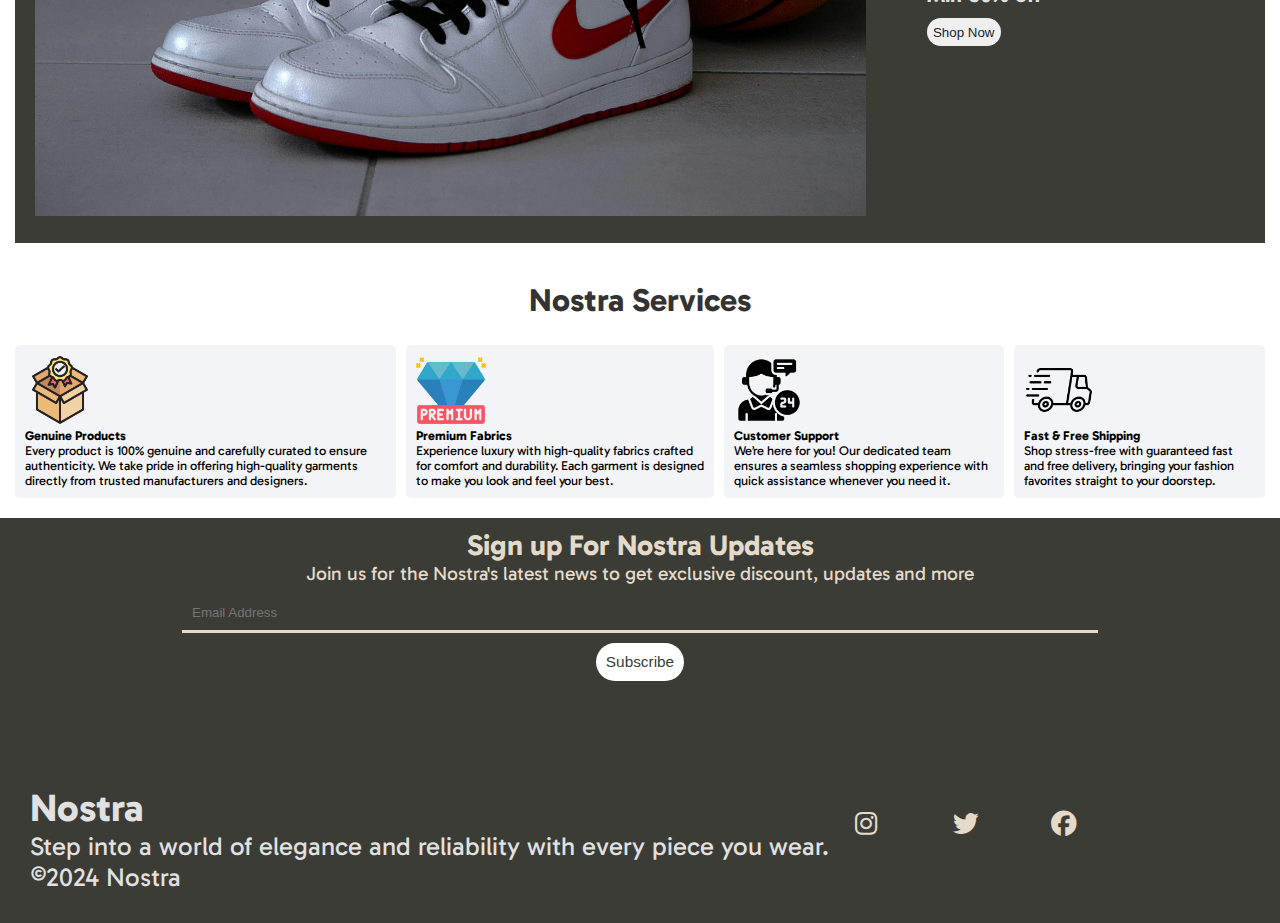
==== commit 5e01c1fa: "completed" ====
--- a/index.html
+++ b/index.html
@@ -18,7 +18,7 @@
 <body>
     <!--Sign up offer-->
     <div class="sign-up">
-        <p>Sign up and <b> Get 20% OFF </b> for your first order
+        <p>Join Nostra and <b> Get 20% OFF </b> for your first order
             <i id="offer-close" style="margin-left: 10%; cursor: pointer; padding: 4px;" class="fa-solid fa-xmark"></i>
         </p>
     </div>
@@ -28,25 +28,28 @@
 
         <h1><a href="index.html">Nostra</a></h1>
         <div class="navbar-links gap-5">
-            <p class="navbar-links"><a href="index.html">New Arrival</a></p>
-            <p class="navbar-links"><a href="index.html">Most Wanted</a></p>
-            <p class="navbar-links"><a href="index.html">Collections</a></p>
-            <p class="navbar-links"><a href="index.html">Contact us</a></p>
-            <svg xmlns="http://www.w3.org/2000/svg" viewBox="0 0 24 24" fill="currentColor" class="navbar-links">
-                <path fill-rule="evenodd"
-                    d="M7.5 6a4.5 4.5 0 1 1 9 0 4.5 4.5 0 0 1-9 0ZM3.751 20.105a8.25 8.25 0 0 1 16.498 0 .75.75 0 0 1-.437.695A18.683 18.683 0 0 1 12 22.5c-2.786 0-5.433-.608-7.812-1.7a.75.75 0 0 1-.437-.695Z"
-                    clip-rule="evenodd" />
-            </svg>
-            <i class="fa-solid fa-cart-shopping" style="color: #333;"></i>            
+            <p class="navbar-links"><a href="#new-arrival">New Arrival</a></p>
+            <p class="navbar-links"><a href="#most-wanted">Most Wanted</a></p>
+            <p class="navbar-links"><a href="./collections.html">Collections</a></p>
+            <p class="navbar-links"><a href="./contactus.html">Contact us</a></p>
+            <i id="login" class="fa-solid fa-user" ></i>
+            <i class="fa-solid fa-cart-shopping" style="color: #333;" id="cartIcon"></i>            
         </div>
 
         <div class="navbar-menu-toggle">
-            <i class="fa-solid fa-user"></i>
-            <i class="fa-solid fa-cart-shopping" style="color: #333;"></i>     
+            <i id="login2" class="fa-solid fa-user"></i>
+            <i class="fa-solid fa-cart-shopping" style="color: #333;" id="cart-Icon"></i>     
             <i id="side-navbar-activate" class="fa-solid fa-bars"></i>
         </div>
 
     </nav>
+    <!--Cart action-->
+    <div id="cart" class="cart">
+        <div class="cart-content">
+        <i id="close-btn" class="fa-solid fa-xmark"></i>
+        <p>Your cart is empty!</p>
+        </div>
+    </div>
 
     <!--side navbar-->
 
@@ -57,16 +60,10 @@
         <div class="side-navbar-links">
 
             <p class="side-navbar-link"><a href="./index.html">Home</a></p>
-            <p class="side-navbar-link"><a href="#new-arrival">New Arrival</a></p>
-        <p class="side-navbar-link"><a href="#most-wanted">Most Wanted</a></p>
+            <p id="new-arrival1" class="side-navbar-link"><a href="#new-arrival">New Arrival</a></p>
+        <p id="most-wanted1" class="side-navbar-link"><a href="#most-wanted">Most Wanted</a></p>
         <p class="side-navbar-link"><a href="./collections.html">Collections</a></p>
-        <p class="side-navbar-link"><a href="./contactus.html">Contact Us</a></p>
-        <svg xmlns="http://www.w3.org/2000/svg" viewBox="0 0 24 24" fill="currentColor">
-            <path fill-rule="evenodd"
-                d="M7.5 6a4.5 4.5 0 1 1 9 0 4.5 4.5 0 0 1-9 0ZM3.751 20.105a8.25 8.25 0 0 1 16.498 0 .75.75 0 0 1-.437.695A18.683 18.683 0 0 1 12 22.5c-2.786 0-5.433-.608-7.812-1.7a.75.75 0 0 1-.437-.695Z"
-                clip-rule="evenodd" />
-        </svg>
-        
+        <p class="side-navbar-link"><a href="./contactus.html">Contact Us</a></p>       
     </div>
         
     </div>
@@ -76,7 +73,7 @@
     <div class="login">
         <div class="login-box">
             <div class="login-header">
-                <i class="fa-solid fa-xmark" style="color: #fff;"></i>
+                <i id="loginclose" class="fa-solid fa-xmark" style="color:#fff;"></i>
             </div>
             <form action class="login_form">
                 <div class="header">
@@ -113,7 +110,7 @@
     <div class="container-all">
         <section class="container">
             <div class="slider">
-                <div class="slider-left button">
+                <div class="slider-left-button">
                     <i id="left-action" class="fa-solid fa-angle-left" style="color: #d7d0d0;"></i>
                 </div>
                 <div class="slider-content">
@@ -124,9 +121,9 @@
                 <div class="slider-images">
                     <img class="slider-image" src="images/slider/silde-image1.jpg" width="100%" alt="">
                     <img class="slider-image" src="images/slider/silde-image2.jpg" alt="">
-                    <img class="slider-image" src="images/slider/silde-image1.jpg" alt="">
-                </div>
-                <div class="slider-right button">
+                    <img class="slider-image" src="images/slider/silde-image3.jpg" alt="">
+                </div>
+                <div class="slider-right-button">
                     <i id="right-action" class="fa-solid fa-angle-right" style="color: #d7d0d0;"></i>
                 </div>
             </div>
@@ -142,21 +139,21 @@
                         <img src="./images/animation image/Men/ani-image1.jpg" alt="">
                         <div class="overlay">
                             <h4>Sweat Shirts</h4>
-                            <button onclick="explore('him')">Explore more</button>
+                            <button>Explore more</button>
                         </div>
                     </div>
                     <div class="box">
                         <img src="./images/animation image/Men/ani-image4.jpg" alt="">
                         <div class="overlay">
                             <h4>Sneakers</h4>
-                            <button onclick="explore('him')">Explore more</button>
+                            <button>Explore more</button>
                         </div>
                     </div>
                     <div class="box">
                         <img src="./images/animation image/Men/ani-image5.jpg" alt="">
                         <div class="overlay">
                             <h4>Men Watches</h4>
-                            <button onclick="explore('him')">Explore more</button>
+                            <button>Explore more</button>
                         </div>
                     </div>
                 </div>
@@ -170,21 +167,21 @@
                         <img src="./images/animation image/Women/ani-image 1.jpg" alt="">
                         <div class="overlay">
                             <h4>Suits & Pants</h4>
-                            <button onclick="explore('her')">Explore more</button>
+                            <button>Explore more</button>
                         </div>
                     </div>
                     <div class="box">
                         <img src="./images/animation image/Women/ani-image 2.jpg" alt="2">
                         <div class="overlay">
                             <h4>Women Watches</h4>
-                            <button onclick="explore('her')">Explore more</button>
+                            <button>Explore more</button>
                         </div>
                     </div>
                     <div class="box">
                         <img src="./images/animation image/Women/ani-image 5.jpg" alt="">
                         <div class="overlay">
                             <h4>Footwear</h4>
-                            <button onclick="explore('her')">Explore more</button>
+                            <button>Explore more</button>
                         </div>
                     </div>
                 </div>
@@ -233,56 +230,56 @@
         </div>
     
         <div class="most-wanted">
-            <div class="most-wanted container">
+            <div class="most-wanted-container">
                 <img src="./images/most wanted/ms1.jpg" alt="">
                 <p class="sale-overview">sale</p>
                 <img class="like" src="./images/Black-Heart.png" alt="">
             </div>
     
-            <div class="most-wanted container">
+            <div class="most-wanted-container">
                 <img src="./images/most wanted/ms2.jpg" alt="">
                 <p class="sale-overview">sale</p>
                 <img class="like" src="./images/Black-Heart.png" alt="">
             </div>
     
-            <div class="most-wanted container">
+            <div class="most-wanted-container">
                 <img src="./images/most wanted/ms3.jpg" alt="">
                 <p class="sale-overview">sale</p>
                 <img class="like" src="./images/Black-Heart.png" alt="">
             </div>
     
-            <div class="most-wanted container">
+            <div class="most-wanted-container">
                 <img src="./images/most wanted/ms4.jpg" alt="">
                 <p class="sale-overview">sale</p>
                 <img class="like" src="./images/Black-Heart.png" alt="">
             </div>
     
-            <div class="most-wanted container">
+            <div class="most-wanted-container">
                 <img src="./images/most wanted/ms5.jpg" alt="">
                 <p class="sale-overview">sale</p>
                 <img class="like" src="./images/Black-Heart.png" alt="">
             </div>
     
-            <div class="most-wanted container">
+            <div class="most-wanted-container">
                 <img src="./images/most wanted/ms6.jpg" alt="">
                 <p class="sale-overview">sale</p>
                 <img class="like" src="./images/Black-Heart.png" alt="">
             </div>
     
-            <div class="most-wanted container">
+            <div class="most-wanted-container">
                 <img src="./images/most wanted/ms7.jpg" alt="">
                 <p class="sale-overview">sale</p>
                 <img class="like" src="./images/Black-Heart.png" alt="">
             </div>
     
-            <div class="most-wanted container">
+            <div class="most-wanted-container">
                 <img src="./images/most wanted/ms8.jpg" alt="">
                 <p class="sale-overview">sale</p>
                 <img class="like" src="./images/Black-Heart.png" alt="">
             </div>
         </div>
 
-        <h2 style="color: #333; text-align: center; font-size: 2em; margin-top: 5vw;">Global Brands</h2>
+        <h2 style="color: #333; text-align: center; font-size: 2em; margin-top: 4vw;">Global Brands</h2>
 
         <section class="brands">
             <div class="brands-container">
@@ -305,11 +302,95 @@
             </div>
 
         </section>
-    </div>
-    
-
-
-    <script src="script.js"></script>
+
+    <!--On going Offer-->
+
+    <section class="ongoing-offer">
+        <div class="ongoing-offer-img">
+            <img src="./images/new offer/offer1U.jpg" alt="">
+        </div>
+        <div class="ongoing-offer-text">
+            <h3>Limited Offers On Sneakers</h3>
+            <img src="./images/new offer/brand.jpg" alt="">
+            <h5>Min 60% off</h5>
+            <button>Shop Now</button>
+        </div>
+    </section>
+        
+    <!--Services-->
+
+        <h2 style="color: #333; text-align: center; font-size: 2em; margin-top: 3vw; margin-bottom: 2vw;">Nostra Services</h2>
+    <section class="services">
+        <div>
+            <img src="./images/services/geniune.png">
+            <h4>Genuine Products</h4>
+            <p>Every product is 100% genuine and carefully curated to ensure authenticity.
+            We take pride in offering high-quality garments directly from trusted manufacturers and designers.</p>            
+        </div>
+        <div>
+            <img src="./images/services/premium.png" alt="">
+            <h4>Premium Fabrics</h4>
+            <p>Experience luxury with high-quality fabrics crafted for comfort and durability.
+               Each garment is designed to make you look and feel your best.</p>            
+        </div>
+        <div>
+            <img src="./images/services/costumer-service.png" alt="">
+            <h4>Customer Support</h4>
+            <p>We’re here for you! Our dedicated team ensures a seamless shopping experience with quick assistance whenever you need it.</p>            
+        </div>
+        <div>
+            <img src="./images/services/fast-delivery.png" alt="">
+            <h4>Fast & Free Shipping</h4>
+            <p>Shop stress-free with guaranteed fast and free delivery, bringing your fashion favorites straight to your doorstep.</p>            
+        </div>
+    </section>
+</div>
+
+<footer class="footer-group">
+
+    <!--Page updates-->
+
+    <div class="sign-up-updates">
+        <h2>Sign up For Nostra Updates</h2>
+        <p>Join us for the Nostra's latest news to
+            get exclusive discount, updates and more</p>
+            <div>
+                <input placeholder="Email Address">
+            </div>
+            <div>
+                <button>Subscribe</button>
+            </div>
+        
+    </div>
+    
+    
+    <!--Footer-->
+
+
+    <div class="footer">
+        <div class="footer-container">
+            <div class="footer-box1">
+                <h2 class="header-text">Nostra</h2>
+                <p>Step into a world of elegance and reliability with every piece you wear.</p>
+            </div>
+            <div class="footer-box2">
+                <i class="icon fa-brands fa-instagram" style="color: #E3DAC9;"></i>
+                <i class="icon fa-brands fa-twitter" style="color: #E3DAC9;"></i>
+                <i class="icon fa-brands fa-facebook" style="color: #E3DAC9;"></i>
+            </div>
+
+        </div>
+        <p>&copy;2024 Nostra</p>
+    </div>
+    
+      
+    
+</footer>
+    
+
+    
+
+<script src="script.js"></script>
 
 </body>
 
--- a/style.css
+++ b/style.css
@@ -14,13 +14,15 @@
 body::-webkit-scrollbar {
     width: 0; 
 }
+
+
 /*Upper offer page */
 .sign-up{
     background-color: #3B3C36;
     color: #F0EAD6;
     text-align: center;
     padding: 5px;
-    font-size: 1.5em;
+    font-size: 1.2em;
 }
 
 /*navigation bar*/
@@ -41,12 +43,11 @@
 .navbar a{
     text-decoration: none;
     color: #3B3C36;
-    font-size: 50px
+    font-size: 30px
 }
 .navbar-links{
     display: flex;
     padding: 10px;
-    margin: 10px;
     align-items: center;
 }
 
@@ -92,12 +93,12 @@
 
 .navbar-links i{
     cursor: pointer;
-    padding: 5px;
+    padding: 10px;
 }
 
 .navbar-links i:hover{
     background-color: #E3DAC9;
-    border-radius: 20px;
+    border-radius: 25px;
 }
 
 
@@ -184,6 +185,7 @@
 }
 .login-header i {
     font-size: 30px;
+    cursor: pointer;
 }
 
 .header{
@@ -285,10 +287,6 @@
     padding-left: 15px;
     padding-right: 15px;
 }
-
-
-
-
 
 
 .side-navbar{
@@ -303,7 +301,10 @@
     transition-duration: 1s;
     z-index: 10;
     padding: 20px;
-  
+}
+
+.side-navbar i:hover{
+    cursor: pointer;
 }
 
 .side-navbar-link{
@@ -320,17 +321,8 @@
     color: #E2E1E1;
 }
 
-.side-navbar-search {
-    border: solid #E2E1E1 1px;
-    border-radius: 10px;
-    padding: 10px;
-    display: inline-block;
-}
-
-.side-navbar-search input {
-    border: none;
-    background: transparent;
-}
+
+
 
 /*slider prompt*/
 
@@ -352,24 +344,24 @@
     width: 100vw;
 }
 
-.slider-left button{
+.slider-left-button{
     position: absolute;
     top: 35%;
-    left: 5%;
+    left: 2%;
     z-index: 1;
 }
 
-.slider-left button i{
-    font-size: 10vw;
-    
-}
-.slider-right button{
+.slider-left-button i{
+    font-size: 6vw;
+    
+}
+.slider-right-button{
     position: absolute;
     top: 35%;
-    right: 5%;
-}
-.slider-right button i{
-    font-size: 10vw;
+    right: 2%;
+}
+.slider-right-button i{
+    font-size: 6vw;
 }
 .slider-content{
     position: absolute;
@@ -404,7 +396,7 @@
 
 
 .ourcollections {
-    margin-top: 5vw;
+    margin-top: 4vw;            
     display: flex;
     flex-direction: column;
     align-items: center;
@@ -427,7 +419,6 @@
     display: flex;
     gap: 30px;
     justify-content: center;
-    flex-wrap: wrap; 
 }
 
 .box {
@@ -497,7 +488,7 @@
 /*new arrival*/
 
 .Header-new-arrival h2 {
-    margin-top: 5vw;
+    margin-top: 4vw;
     font-size: 2em;
     text-align: center;
     color: #333;
@@ -572,7 +563,7 @@
 /*Most wanted */
 
 .Header-most-wanted h2{
-    margin-top: 5vw;
+    margin-top: 4vw;
     font-size: 2em;
     text-align: center;
     color: #333;
@@ -580,9 +571,9 @@
 .most-wanted{
     display: flex;
     justify-content: space-between;
-    margin-top: 2vw;
-    overflow-x: scroll;    
+    margin-top: 2vw;   
     gap: 20px;
+    overflow-x: scroll;
 }
 
 .most-wanted::-webkit-scrollbar {
@@ -601,7 +592,9 @@
 
 .sale-overview{
     position: absolute;
-    font-size: 1.25em;
+    top:3px;
+    left: 3px;
+    font-size: 1.5vw;
     background-color: red;
     color: white;
     padding-left: 10px;
@@ -611,17 +604,19 @@
 
  .like{
     position: absolute;
-    width: 3%;
-    bottom: -300%;
+    width: 15%;
+    bottom: 10%;
+    right: 3%;
+    cursor: pointer;
 }
 
 /*Global Brands*/
 .brands{
     display: flex;
-    flex-wrap: wrap;
     margin-top: 2vw;
     justify-content: center;
     gap: 2vw; 
+    margin-bottom: 4vw;
 }
 
 .brands-container{
@@ -639,15 +634,321 @@
     height: auto;
 }
 
+/*New offers*/
+
+.ongoing-offer{
+    display: flex;
+    justify-content: center;
+    align-items: center;
+    background-color:#3B3C36 ;
+    color: #E2E1E1;
+    padding: 20px;
+    font-size: 2vw;
+}
+
+.ongoing-offer-img img{
+    width: 100%;
+    height: 100%100%;
+
+}
+
+.ongoing-offer-text{
+    padding: 5%;
+}
+
+.ongoing-offer-text img{
+    margin: 8px 8px 8px 0px;
+}
+
+.ongoing-offer button{
+    padding: 2.5%;
+    margin-top: 10px;
+    color: #1D232C;
+    border-radius: 30px;
+    border: none;
+}
+.ongoing-offer button:hover{
+    background-color: black;
+    color: #fff;
+    cursor: pointer;
+}
+/*Nostra services*/
+
+.services
+{
+    display: flex;
+    justify-content: space-between;
+    align-items: center;
+    gap: 10px;
+    font-size: 1vw;
+    
+}
+
+.services div{
+    border-radius: 5px;
+    background-color: #F2F4F7;
+    padding: 10px;
+}
+
+.services img{
+    width: 70px;
+    height: 70px;
+}
+
+/*Footer*/
+
+.footer-group{
+    background-color: #3B3C36;
+    color: #E3DAC9;
+    margin-top: 20px;
+}
+
+.sign-up-updates{
+    font-size: 1.5vw;
+    padding: 10px;
+    display: flex;
+    flex-direction: column;
+    align-items: center;
+}
+
+.sign-up-updates input{
+    padding: 10px;
+    width: 70vw;
+    margin-top: 10px;
+    border-top: none;
+    border-left: none;
+    border-right: none;
+    border-bottom: solid #E3DAC9 3px;
+    background-color: #3B3C36;
+    color: #E3DAC9;
+}
+
+.sign-up-updates input:focus{
+    outline: none;
+}
+
+.sign-up-updates button{
+    margin-top: 10px;
+    font-size: 1.2vw;
+    color:#3B3C36;
+    background-color: #fff;
+    border-radius: 20px;
+    border: none;
+    padding:10px
+}
+
+.sign-up-updates button:hover{
+    background-color: black;
+    color: #fff;
+    cursor: pointer;
+}
+
+.footer{
+    font-size: 2vw;
+    margin-top: 5vw;
+    padding: 30px;
+    background-color: #3B3C36;
+    color: #E2E1E1;
+    box-sizing: border-box;
+}
+.footer-container{
+   
+    display: flex;
+    align-items: center;
+    flex-wrap: wrap;
+}
+
+.footer-box-1{
+    display: flex;
+    flex-direction: column;
+  
+}
+
+.footer-box-2{
+    display: flex;
+}
+.icon{
+    width: 40px;
+    margin: 2vw;
+    cursor: pointer;
+}
+
+
+/*Collections*/
+
+.category-section{
+    display: flex;
+}
+
+.filter-section{
+    flex-basis: 25%;
+    position: relative;
+    font-size: 2vw;
+}
+
+.product-section{
+    flex-basis: 75%;
+    position: relative;
+}
+
+.vertical-line {
+    border: none;
+    border-left: 3px solid #3B3C36; 
+    height: 100%;
+    margin: 0 20px;
+    position: absolute;
+    top: 0px;
+    right: 0px
+    
+  }
+  
+.filter-section-price,.filter-section-arrivals,.filter-section-occasion,.filter-section-colors{
+    margin-top: 3vw;
+    margin-bottom: 10px;
+    
+}
+
+.product-section{
+    padding: 10px;
+}
+
+.products{
+    margin-top: 2vw;
+    display: flex;
+    flex-wrap: wrap;
+    justify-content: space-between;
+    font-size:1vw;
+}
+
+.navbar-search {
+    border: solid #1D232C 1px;
+    border-radius: 10px;
+    padding: 10px;
+    display: flex;
+    align-items: center;
+    width: 95%;
+}
+.navbar-search input {
+    border: none;
+    width: 100%;
+    background-color: transparent;
+    
+}
+input:focus {
+    outline: none;
+}
+.side-navbar-search input {
+    border: none;
+    background: transparent;
+}
+
+.cart{
+    display: none;
+    position: fixed;
+    z-index: 1000;
+    left: 0;
+    top: 0;
+    width: 100%;
+    height: 100%;
+    background-color: rgba(0, 0, 0, 0.15);
+}
+
+.cart-content{
+    background-color: #3B3C36;
+    margin: 15% auto;
+    padding: 20px;
+    border-radius: 8px;
+    width: 30%;
+    text-align: center;
+    box-shadow: 0 4px 8px rgba(0, 0, 0, 0.2);
+    color:#aaa;
+}
+
+.cart i{
+    color: #aaa;
+  float: right;
+  font-size: 24px;
+  font-weight: bold;
+  cursor: pointer;
+}
+
+.cart i:hover{
+    color: #000;
+}
+
+.contact-form {
+    background-color: #3B3C36;
+    color: #dddddd;
+    border-radius: 8px;
+    box-shadow: 0 2px 4px rgba(0, 0, 0, 0.1);
+    width: 60vw;
+    margin: auto;
+    padding: 5vw;
+    padding-right: 10vw;
+    margin-top: 10px;
+  }
+
+  .contact-form h2 {
+    margin-bottom: 1vw;
+   
+  }
+
+  .contact-form label {
+    display: block;
+    margin-bottom: 1vw;
+ 
+  }
+
+  .contact-form input[type="text"],
+  .contact-form textarea {
+    width: 100%;
+    padding: 2vw;
+    border: 1px solid #dddddd;
+    border-radius: 4px;
+    margin-bottom: 1vw;
+    font-size: 1vw;
+    
+  }
+
+  .contact-form textarea {
+    resize: vertical;
+    height: 10vh;
+  }
+
+  .contact-form input[type="submit"] {
+    
+    color: #000;
+    border: none;
+    border-radius: 4px;
+    padding: 10px 20px;
+    cursor: pointer;
+    font-size: 16px;
+    background-color: #fff;
+  }
+
+  .contact-form input[type="submit"]:hover {
+    background-color: #000;
+    color:#fff;
+  }
+
 
 /* Responsive Styles */
-@media (max-width: 768px) {
+@media (max-width: 1100px) {
     .box {
-        width: 60%; 
+        width: 30%; 
         height: auto;
     }
     .ourcollections{
-        padding-left: 30px;
+        padding-left:30px;
+    }
+
+    .overlay h4{
+        font-size: 1em;
+    }
+
+    .overlay button{
+        margin: 10px;
+        font-size: 0.55em;
     }
 }
 
@@ -705,7 +1006,7 @@
     }
 }
 
-@media (max-width: 768px) {
+@media (max-width: 1100px) {
   
     .new-arrival {
         flex-wrap: nowrap; 
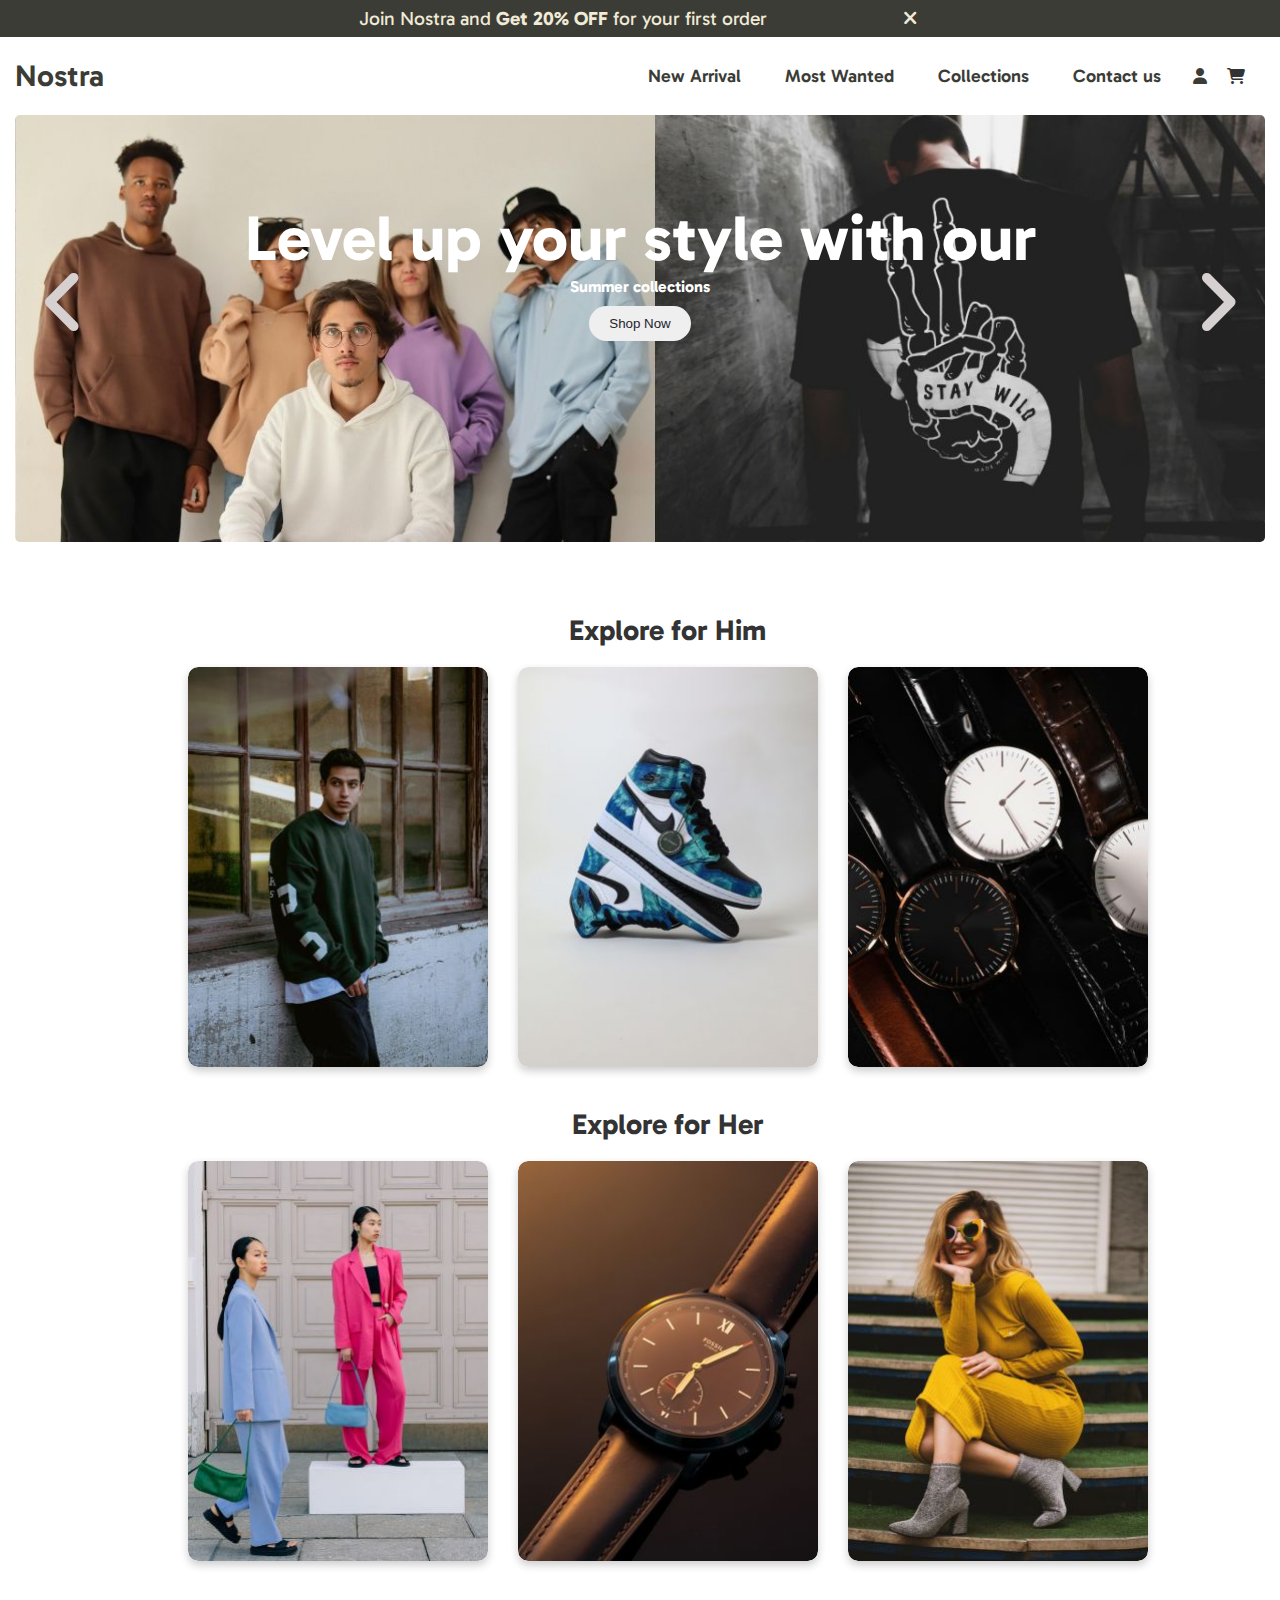
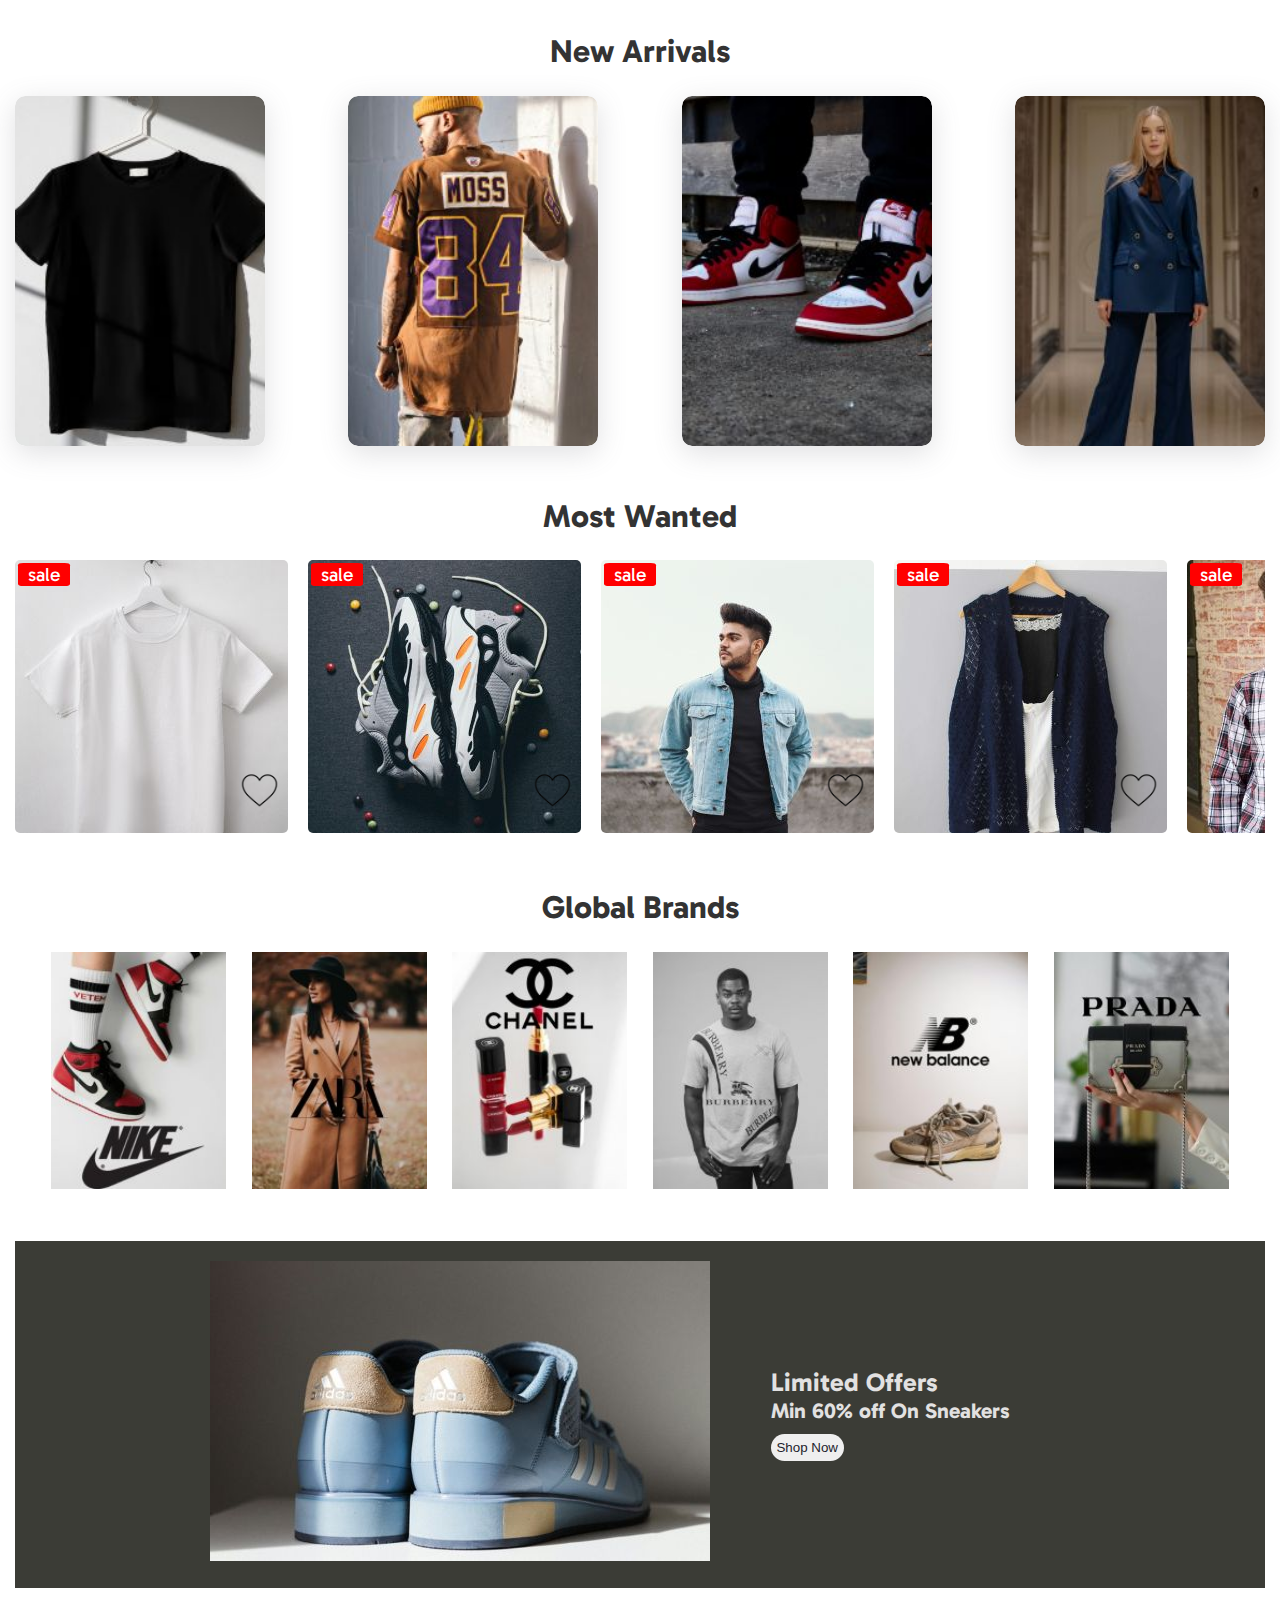
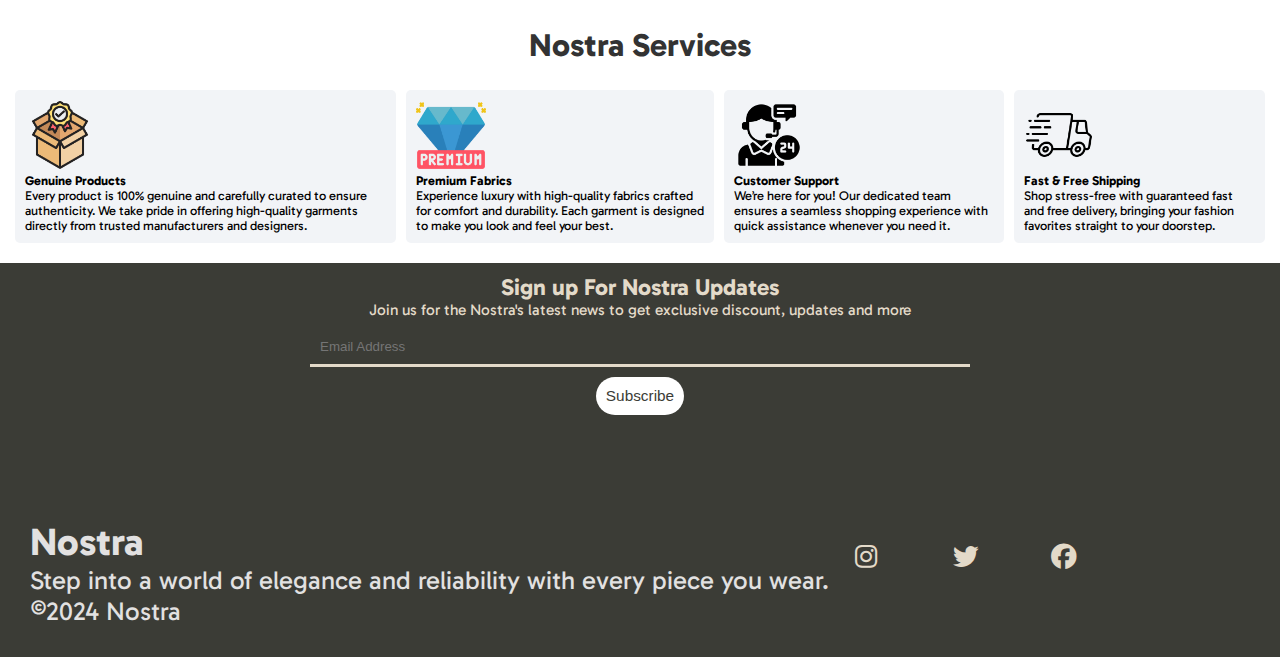
==== commit 93582320: "update on services" ====
--- a/index.html
+++ b/index.html
@@ -310,9 +310,9 @@
             <img src="./images/new offer/offer1U.jpg" alt="">
         </div>
         <div class="ongoing-offer-text">
-            <h3>Limited Offers On Sneakers</h3>
-            <img src="./images/new offer/brand.jpg" alt="">
-            <h5>Min 60% off</h5>
+            <h4>Limited Offers </h4>
+            <!--<img src="./images/new offer/brand.jpg" alt="">-->
+            <h5>Min 60% off On Sneakers</h5>
             <button>Shop Now</button>
         </div>
     </section>
--- a/style.css
+++ b/style.css
@@ -172,8 +172,8 @@
 
 .login-header {
     position: relative; 
-    top: -32px;
-    left: 50%;
+    top: -56px;
+    left: 100%;
     transform: translateX(-50%);
     display: flex;
     align-items: center;
@@ -648,7 +648,7 @@
 
 .ongoing-offer-img img{
     width: 100%;
-    height: 100%100%;
+    height: 100%;
 
 }
 
@@ -704,7 +704,7 @@
 }
 
 .sign-up-updates{
-    font-size: 1.5vw;
+    font-size: 1.2vw;
     padding: 10px;
     display: flex;
     flex-direction: column;
@@ -713,7 +713,7 @@
 
 .sign-up-updates input{
     padding: 10px;
-    width: 70vw;
+    width: 50vw;
     margin-top: 10px;
     border-top: none;
     border-left: none;
@@ -734,7 +734,7 @@
     background-color: #fff;
     border-radius: 20px;
     border: none;
-    padding:10px
+    padding:10px;
 }
 
 .sign-up-updates button:hover{
@@ -964,8 +964,9 @@
     .login-header {
         width: 50px;
         height: 50px;
-        top: -10px;
-        right: 10px;
+        top: -12px;
+        left: 96%;
+        right: 50px;
     }
 
     .login-header i {
@@ -1003,6 +1004,11 @@
     .signup p,
     .forgot a {
         margin-top: 5px;
+    }
+
+    .services img{
+        width: 35px;
+        height: 35px;
     }
 }
 
